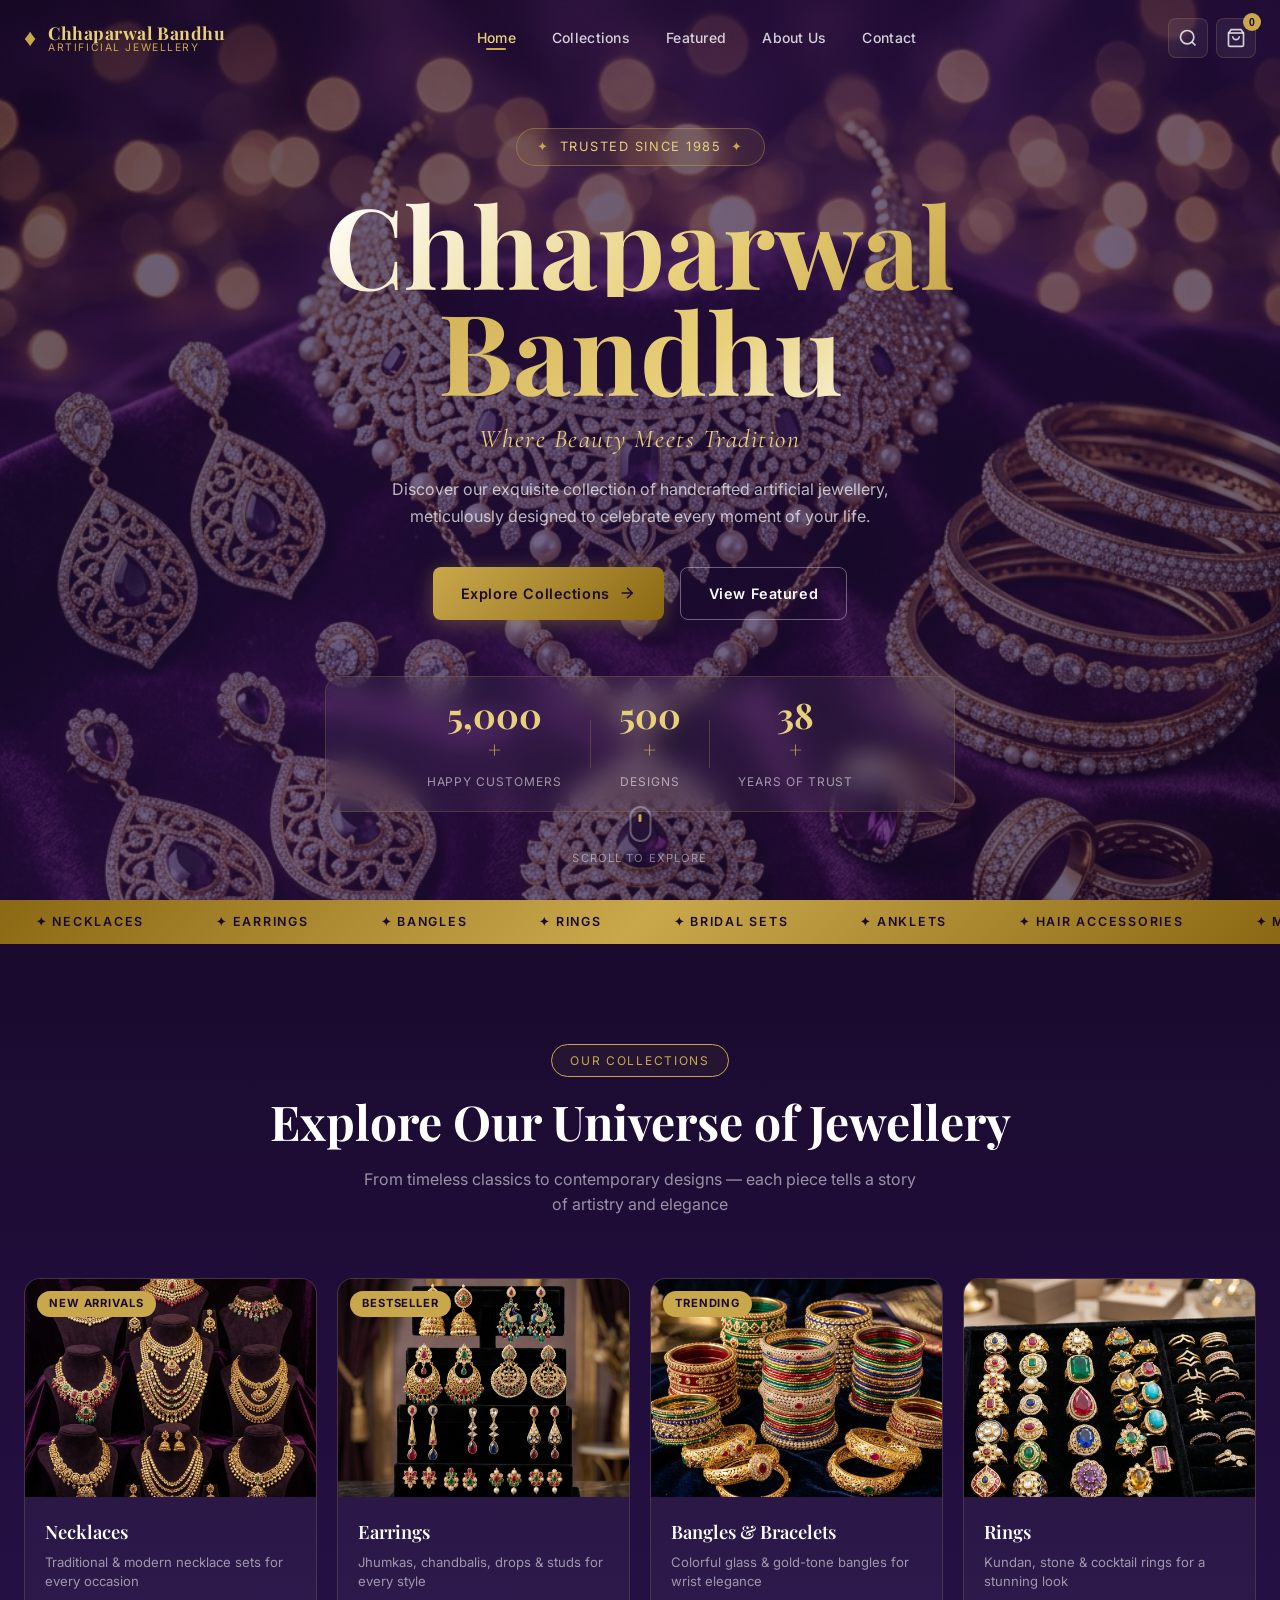
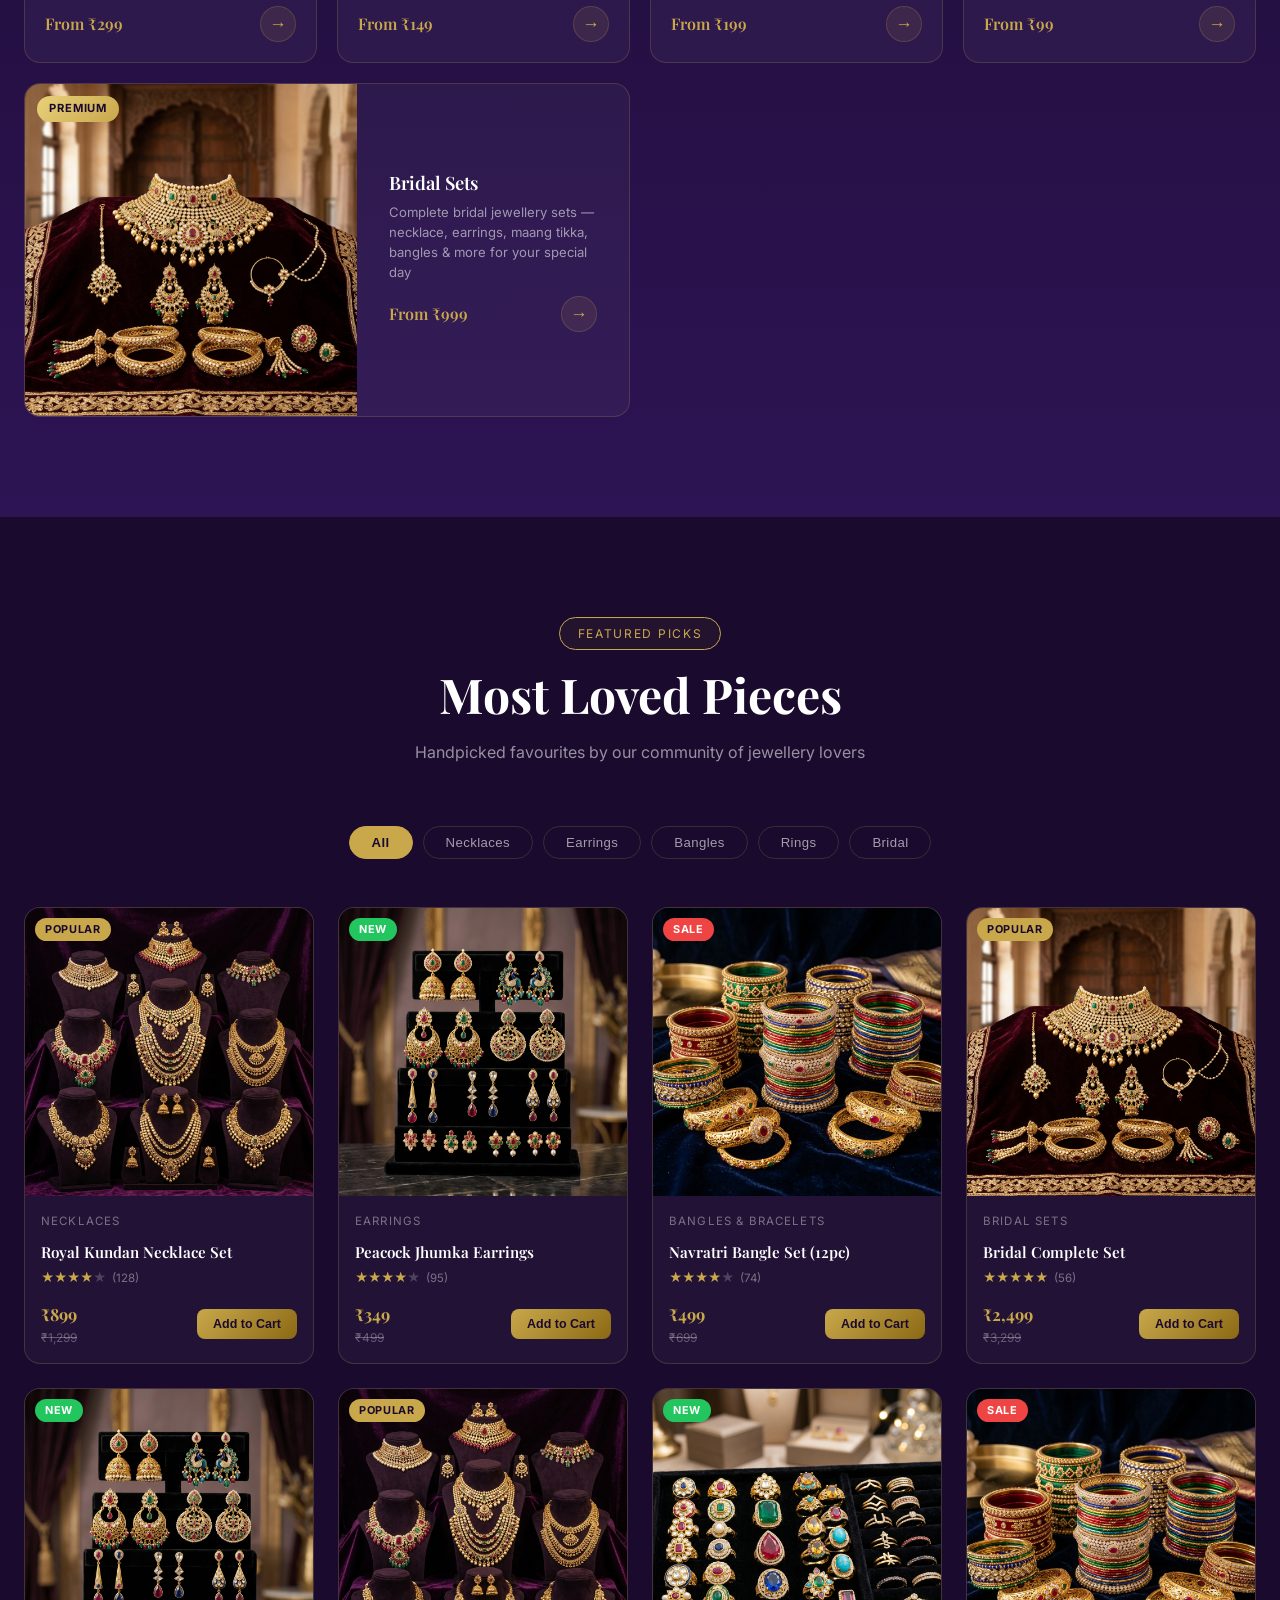
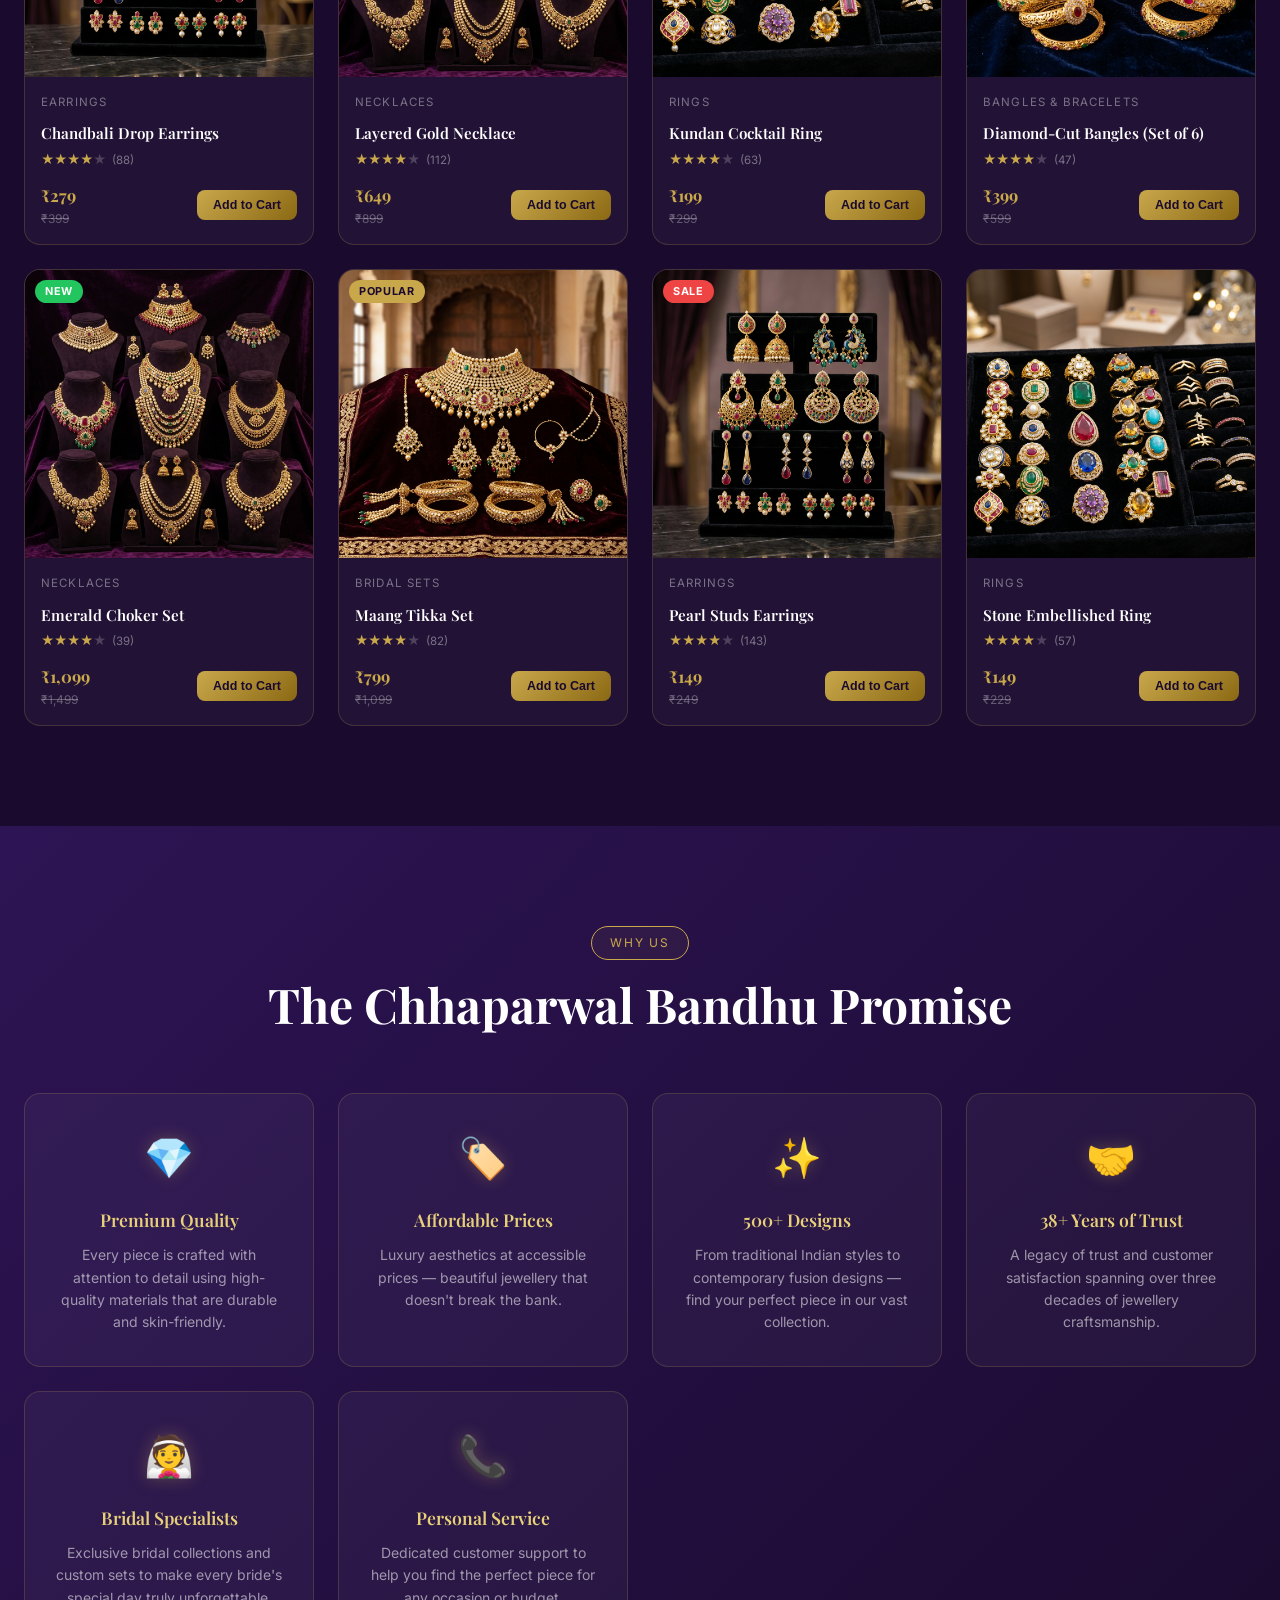
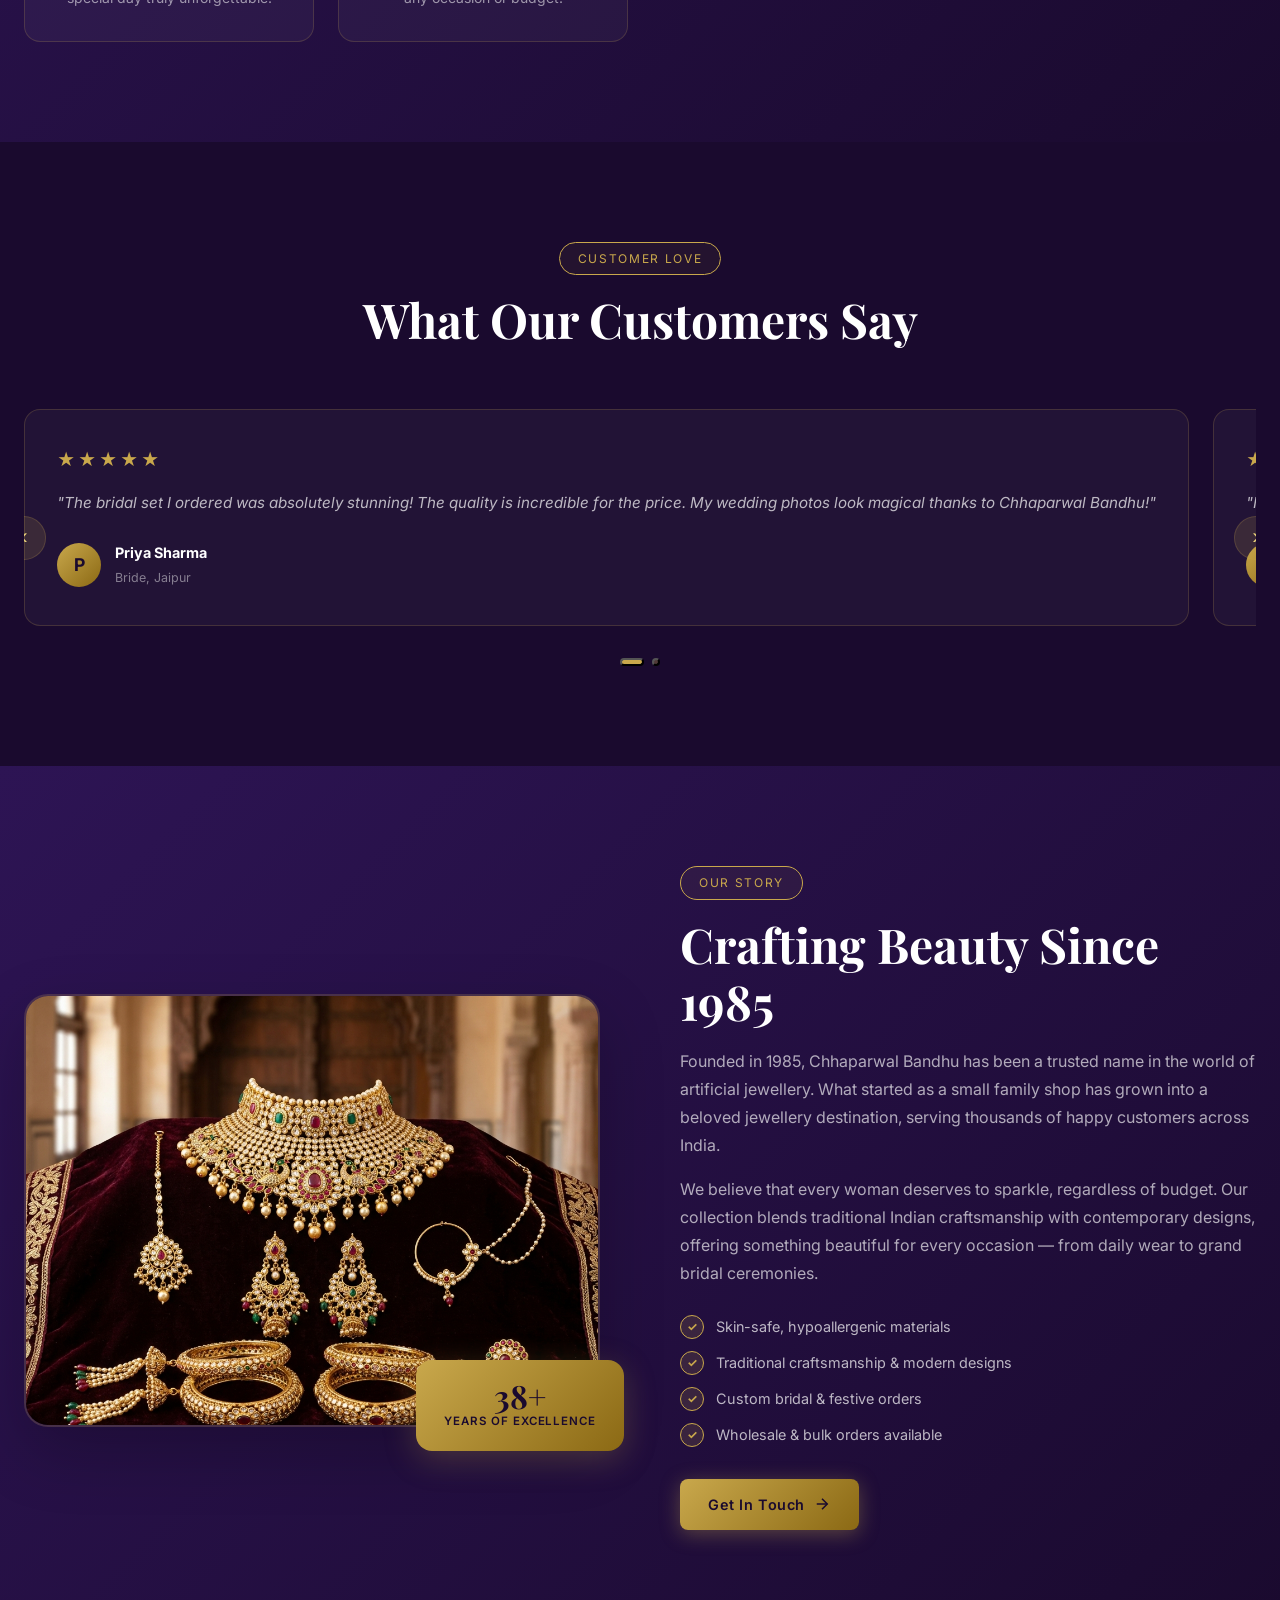
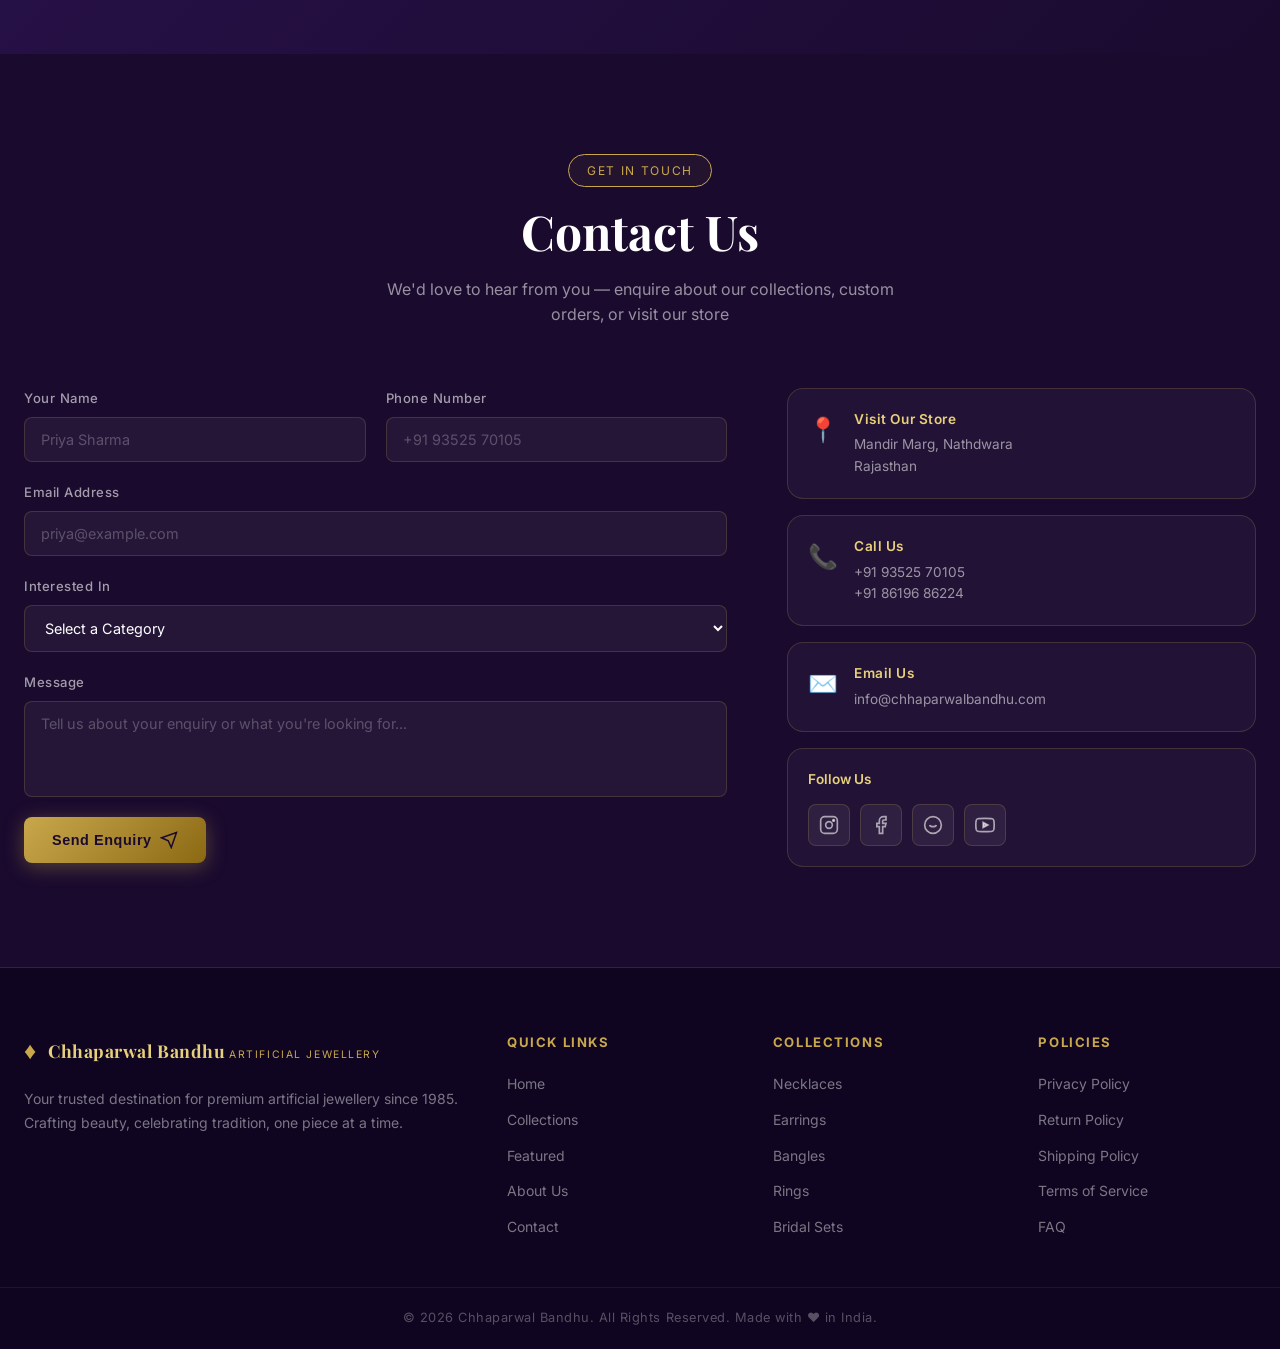
==== index.html @ a13e7610 "🚀 Initial commit – Chhaparwal Bandhu Artificial Jewellery Website - Complete single-page jewellery w" ====
<!DOCTYPE html>
<html lang="en">

<head>
  <meta charset="UTF-8" />
  <meta name="viewport" content="width=device-width, initial-scale=1.0" />
  <title>Chhaparwal Bandhu – Exquisite Artificial Jewellery</title>
  <meta name="description"
    content="Chhaparwal Bandhu – Your trusted destination for premium artificial jewellery. Explore stunning necklaces, earrings, bangles, bridal sets and more." />
  <meta name="keywords"
    content="artificial jewellery, imitation jewellery, bridal jewellery, necklaces, earrings, bangles, rings, Chhaparwal Bandhu" />

  <!-- Google Fonts -->
  <link rel="preconnect" href="https://fonts.googleapis.com" />
  <link rel="preconnect" href="https://fonts.gstatic.com" crossorigin />
  <link
    href="https://fonts.googleapis.com/css2?family=Playfair+Display:ital,wght@0,400;0,600;0,700;1,400;1,600&family=Inter:wght@300;400;500;600&family=Cormorant+Garamond:ital,wght@0,400;0,600;1,400&display=swap"
    rel="stylesheet" />

  <link rel="stylesheet" href="style.css" />
</head>

<body>

  <!-- ===== NAVBAR ===== -->
  <nav id="navbar" class="navbar">
    <div class="nav-container">
      <div class="nav-logo">
        <span class="logo-icon">♦</span>
        <div class="logo-text">
          <span class="logo-main">Chhaparwal Bandhu</span>
          <span class="logo-sub">Artificial Jewellery</span>
        </div>
      </div>
      <ul class="nav-links" id="navLinks">
        <li><a href="#home" class="nav-link active" id="nav-home">Home</a></li>
        <li><a href="#collections" class="nav-link" id="nav-collections">Collections</a></li>
        <li><a href="#featured" class="nav-link" id="nav-featured">Featured</a></li>
        <li><a href="#about" class="nav-link" id="nav-about">About Us</a></li>
        <li><a href="#contact" class="nav-link" id="nav-contact">Contact</a></li>
      </ul>
      <div class="nav-actions">
        <button class="nav-search-btn" id="navSearchBtn" aria-label="Search">
          <svg width="20" height="20" viewBox="0 0 24 24" fill="none" stroke="currentColor" stroke-width="2">
            <circle cx="11" cy="11" r="8" />
            <path d="m21 21-4.35-4.35" />
          </svg>
        </button>
        <button class="nav-cart-btn" id="navCartBtn" aria-label="Shopping Cart">
          <svg width="20" height="20" viewBox="0 0 24 24" fill="none" stroke="currentColor" stroke-width="2">
            <path d="M6 2 3 6v14a2 2 0 0 0 2 2h14a2 2 0 0 0 2-2V6l-3-4z" />
            <line x1="3" y1="6" x2="21" y2="6" />
            <path d="M16 10a4 4 0 0 1-8 0" />
          </svg>
          <span class="cart-count" id="cartCount">0</span>
        </button>
        <button class="hamburger" id="hamburger" aria-label="Toggle Menu">
          <span></span><span></span><span></span>
        </button>
      </div>
    </div>
  </nav>

  <!-- ===== HERO SECTION ===== -->
  <section id="home" class="hero">
    <div class="hero-bg">
      <div class="hero-particles" id="heroParticles"></div>
      <div class="hero-overlay"></div>
      <img src="jewellery_hero.png" alt="Chhaparwal Bandhu Jewellery Collection" class="hero-bg-img" />
    </div>
    <div class="hero-content">
      <div class="hero-badge">
        <span class="sparkle">✦</span> Trusted Since 1985 <span class="sparkle">✦</span>
      </div>
      <h1 class="hero-title">
        <span class="hero-title-line1">Chhaparwal</span>
        <span class="hero-title-line2">Bandhu</span>
      </h1>
      <p class="hero-tagline">Where Beauty Meets Tradition</p>
      <p class="hero-description">
        Discover our exquisite collection of handcrafted artificial jewellery,
        meticulously designed to celebrate every moment of your life.
      </p>
      <div class="hero-actions">
        <a href="#collections" class="btn btn-primary" id="heroShopBtn">
          Explore Collections
          <svg width="18" height="18" viewBox="0 0 24 24" fill="none" stroke="currentColor" stroke-width="2">
            <path d="M5 12h14" />
            <path d="m12 5 7 7-7 7" />
          </svg>
        </a>
        <a href="#featured" class="btn btn-outline" id="heroFeaturedBtn">View Featured</a>
      </div>
      <div class="hero-stats">
        <div class="stat-item">
          <span class="stat-number" data-count="5000">0</span><span class="stat-plus">+</span>
          <span class="stat-label">Happy Customers</span>
        </div>
        <div class="stat-divider"></div>
        <div class="stat-item">
          <span class="stat-number" data-count="500">0</span><span class="stat-plus">+</span>
          <span class="stat-label">Designs</span>
        </div>
        <div class="stat-divider"></div>
        <div class="stat-item">
          <span class="stat-number" data-count="38">0</span><span class="stat-plus">+</span>
          <span class="stat-label">Years of Trust</span>
        </div>
      </div>
    </div>
    <div class="hero-scroll-indicator">
      <div class="scroll-mouse">
        <div class="scroll-wheel"></div>
      </div>
      <span>Scroll to Explore</span>
    </div>
  </section>

  <!-- ===== MARQUEE BANNER ===== -->
  <div class="marquee-banner">
    <div class="marquee-track">
      <span>✦ Necklaces</span>
      <span>✦ Earrings</span>
      <span>✦ Bangles</span>
      <span>✦ Rings</span>
      <span>✦ Bridal Sets</span>
      <span>✦ Anklets</span>
      <span>✦ Hair Accessories</span>
      <span>✦ Maang Tikka</span>
      <span>✦ Necklaces</span>
      <span>✦ Earrings</span>
      <span>✦ Bangles</span>
      <span>✦ Rings</span>
      <span>✦ Bridal Sets</span>
      <span>✦ Anklets</span>
      <span>✦ Hair Accessories</span>
      <span>✦ Maang Tikka</span>
    </div>
  </div>

  <!-- ===== COLLECTIONS SECTION ===== -->
  <section id="collections" class="collections-section">
    <div class="container">
      <div class="section-header">
        <span class="section-badge">Our Collections</span>
        <h2 class="section-title">Explore Our Universe of Jewellery</h2>
        <p class="section-subtitle">From timeless classics to contemporary designs — each piece tells a story of
          artistry and elegance</p>
      </div>

      <div class="collections-grid">
        <!-- Necklaces -->
        <div class="collection-card" id="card-necklaces">
          <div class="collection-img-wrap">
            <img src="necklaces_collection.png" alt="Necklaces Collection" class="collection-img" loading="lazy" />
            <div class="collection-overlay">
              <button class="collection-view-btn" onclick="openModal('necklaces')">View All</button>
            </div>
            <div class="collection-badge-tag">New Arrivals</div>
          </div>
          <div class="collection-info">
            <h3 class="collection-name">Necklaces</h3>
            <p class="collection-desc">Traditional & modern necklace sets for every occasion</p>
            <div class="collection-footer">
              <span class="collection-price">From ₹299</span>
              <button class="collection-arrow-btn" onclick="openModal('necklaces')"
                aria-label="View Necklaces">→</button>
            </div>
          </div>
        </div>

        <!-- Earrings -->
        <div class="collection-card" id="card-earrings">
          <div class="collection-img-wrap">
            <img src="earrings_collection.png" alt="Earrings Collection" class="collection-img" loading="lazy" />
            <div class="collection-overlay">
              <button class="collection-view-btn" onclick="openModal('earrings')">View All</button>
            </div>
            <div class="collection-badge-tag">Bestseller</div>
          </div>
          <div class="collection-info">
            <h3 class="collection-name">Earrings</h3>
            <p class="collection-desc">Jhumkas, chandbalis, drops & studs for every style</p>
            <div class="collection-footer">
              <span class="collection-price">From ₹149</span>
              <button class="collection-arrow-btn" onclick="openModal('earrings')" aria-label="View Earrings">→</button>
            </div>
          </div>
        </div>

        <!-- Bangles -->
        <div class="collection-card" id="card-bangles">
          <div class="collection-img-wrap">
            <img src="bangles_collection.png" alt="Bangles Collection" class="collection-img" loading="lazy" />
            <div class="collection-overlay">
              <button class="collection-view-btn" onclick="openModal('bangles')">View All</button>
            </div>
            <div class="collection-badge-tag">Trending</div>
          </div>
          <div class="collection-info">
            <h3 class="collection-name">Bangles & Bracelets</h3>
            <p class="collection-desc">Colorful glass & gold-tone bangles for wrist elegance</p>
            <div class="collection-footer">
              <span class="collection-price">From ₹199</span>
              <button class="collection-arrow-btn" onclick="openModal('bangles')" aria-label="View Bangles">→</button>
            </div>
          </div>
        </div>

        <!-- Rings -->
        <div class="collection-card" id="card-rings">
          <div class="collection-img-wrap">
            <img src="rings_collection.png" alt="Rings Collection" class="collection-img" loading="lazy" />
            <div class="collection-overlay">
              <button class="collection-view-btn" onclick="openModal('rings')">View All</button>
            </div>
          </div>
          <div class="collection-info">
            <h3 class="collection-name">Rings</h3>
            <p class="collection-desc">Kundan, stone & cocktail rings for a stunning look</p>
            <div class="collection-footer">
              <span class="collection-price">From ₹99</span>
              <button class="collection-arrow-btn" onclick="openModal('rings')" aria-label="View Rings">→</button>
            </div>
          </div>
        </div>

        <!-- Bridal Sets -->
        <div class="collection-card collection-card--wide" id="card-bridal">
          <div class="collection-img-wrap">
            <img src="bridal_sets.png" alt="Bridal Sets Collection" class="collection-img" loading="lazy" />
            <div class="collection-overlay">
              <button class="collection-view-btn" onclick="openModal('bridal')">View All</button>
            </div>
            <div class="collection-badge-tag collection-badge-tag--gold">Premium</div>
          </div>
          <div class="collection-info">
            <h3 class="collection-name">Bridal Sets</h3>
            <p class="collection-desc">Complete bridal jewellery sets — necklace, earrings, maang tikka, bangles & more
              for your special day</p>
            <div class="collection-footer">
              <span class="collection-price">From ₹999</span>
              <button class="collection-arrow-btn" onclick="openModal('bridal')"
                aria-label="View Bridal Sets">→</button>
            </div>
          </div>
        </div>
      </div>
    </div>
  </section>

  <!-- ===== FEATURED PRODUCTS ===== -->
  <section id="featured" class="featured-section">
    <div class="container">
      <div class="section-header">
        <span class="section-badge">Featured Picks</span>
        <h2 class="section-title">Most Loved Pieces</h2>
        <p class="section-subtitle">Handpicked favourites by our community of jewellery lovers</p>
      </div>

      <!-- Filter Buttons -->
      <div class="filter-strip">
        <button class="filter-btn active" id="filter-all" onclick="filterProducts('all')">All</button>
        <button class="filter-btn" id="filter-necklaces" onclick="filterProducts('necklaces')">Necklaces</button>
        <button class="filter-btn" id="filter-earrings" onclick="filterProducts('earrings')">Earrings</button>
        <button class="filter-btn" id="filter-bangles" onclick="filterProducts('bangles')">Bangles</button>
        <button class="filter-btn" id="filter-rings" onclick="filterProducts('rings')">Rings</button>
        <button class="filter-btn" id="filter-bridal" onclick="filterProducts('bridal')">Bridal</button>
      </div>

      <div class="products-grid" id="productsGrid">
        <!-- Products injected by JS -->
      </div>
    </div>
  </section>

  <!-- ===== WHY CHOOSE US ===== -->
  <section class="why-section">
    <div class="container">
      <div class="section-header">
        <span class="section-badge">Why Us</span>
        <h2 class="section-title">The Chhaparwal Bandhu Promise</h2>
      </div>
      <div class="why-grid">
        <div class="why-card" id="why-quality">
          <div class="why-icon">💎</div>
          <h3>Premium Quality</h3>
          <p>Every piece is crafted with attention to detail using high-quality materials that are durable and
            skin-friendly.</p>
        </div>
        <div class="why-card" id="why-price">
          <div class="why-icon">🏷️</div>
          <h3>Affordable Prices</h3>
          <p>Luxury aesthetics at accessible prices — beautiful jewellery that doesn't break the bank.</p>
        </div>
        <div class="why-card" id="why-variety">
          <div class="why-icon">✨</div>
          <h3>500+ Designs</h3>
          <p>From traditional Indian styles to contemporary fusion designs — find your perfect piece in our vast
            collection.</p>
        </div>
        <div class="why-card" id="why-trust">
          <div class="why-icon">🤝</div>
          <h3>38+ Years of Trust</h3>
          <p>A legacy of trust and customer satisfaction spanning over three decades of jewellery craftsmanship.</p>
        </div>
        <div class="why-card" id="why-bridal">
          <div class="why-icon">👰</div>
          <h3>Bridal Specialists</h3>
          <p>Exclusive bridal collections and custom sets to make every bride's special day truly unforgettable.</p>
        </div>
        <div class="why-card" id="why-service">
          <div class="why-icon">📞</div>
          <h3>Personal Service</h3>
          <p>Dedicated customer support to help you find the perfect piece for any occasion or budget.</p>
        </div>
      </div>
    </div>
  </section>

  <!-- ===== TESTIMONIALS ===== -->
  <section class="testimonials-section">
    <div class="container">
      <div class="section-header">
        <span class="section-badge">Customer Love</span>
        <h2 class="section-title">What Our Customers Say</h2>
      </div>
      <div class="testimonials-carousel" id="testimonialsCarousel">
        <div class="testimonials-track" id="testimonialsTrack">
          <div class="testimonial-card">
            <div class="stars">★★★★★</div>
            <p>"The bridal set I ordered was absolutely stunning! The quality is incredible for the price. My wedding
              photos look magical thanks to Chhaparwal Bandhu!"</p>
            <div class="testimonial-author">
              <div class="author-avatar">P</div>
              <div>
                <strong>Priya Sharma</strong>
                <span>Bride, Jaipur</span>
              </div>
            </div>
          </div>
          <div class="testimonial-card">
            <div class="stars">★★★★★</div>
            <p>"I've been buying from Chhaparwal Bandhu for 10 years. The jhumkas I got last week are my absolute
              favorites — so intricate and beautiful!"</p>
            <div class="testimonial-author">
              <div class="author-avatar">A</div>
              <div>
                <strong>Anita Verma</strong>
                <span>Regular Customer, Delhi</span>
              </div>
            </div>
          </div>
          <div class="testimonial-card">
            <div class="stars">★★★★★</div>
            <p>"The customer service is outstanding. They helped me pick the perfect set for my sister's wedding mahendi
              ceremony. Highly recommend!"</p>
            <div class="testimonial-author">
              <div class="author-avatar">S</div>
              <div>
                <strong>Sunita Gupta</strong>
                <span>Customer, Mumbai</span>
              </div>
            </div>
          </div>
          <div class="testimonial-card">
            <div class="stars">★★★★★</div>
            <p>"The bangles are so vibrant and well-made! I ordered a set for Navratri and received so many compliments.
              Will definitely order again!"</p>
            <div class="testimonial-author">
              <div class="author-avatar">R</div>
              <div>
                <strong>Rekha Patel</strong>
                <span>Customer, Ahmedabad</span>
              </div>
            </div>
          </div>
          <div class="testimonial-card">
            <div class="stars">★★★★★</div>
            <p>"Absolutely love their collection! The necklace set with matching earrings is perfect for every ethnic
              outfit. Great quality, great price!"</p>
            <div class="testimonial-author">
              <div class="author-avatar">M</div>
              <div>
                <strong>Meena Joshi</strong>
                <span>Customer, Pune</span>
              </div>
            </div>
          </div>
        </div>
        <button class="carousel-btn carousel-prev" id="carouselPrev" aria-label="Previous testimonial">‹</button>
        <button class="carousel-btn carousel-next" id="carouselNext" aria-label="Next testimonial">›</button>
        <div class="carousel-dots" id="carouselDots"></div>
      </div>
    </div>
  </section>

  <!-- ===== ABOUT SECTION ===== -->
  <section id="about" class="about-section">
    <div class="container">
      <div class="about-grid">
        <div class="about-image-block">
          <div class="about-img-frame">
            <img src="bridal_sets.png" alt="About Chhaparwal Bandhu" class="about-img" loading="lazy" />
          </div>
          <div class="about-tag-card">
            <span class="about-tag-number">38+</span>
            <span class="about-tag-text">Years of Excellence</span>
          </div>
        </div>
        <div class="about-content">
          <span class="section-badge">Our Story</span>
          <h2 class="section-title" style="text-align:left;">Crafting Beauty Since 1985</h2>
          <p class="about-text">
            Founded in 1985, Chhaparwal Bandhu has been a trusted name in the world of artificial jewellery.
            What started as a small family shop has grown into a beloved jewellery destination, serving thousands
            of happy customers across India.
          </p>
          <p class="about-text">
            We believe that every woman deserves to sparkle, regardless of budget. Our collection blends
            traditional Indian craftsmanship with contemporary designs, offering something beautiful for
            every occasion — from daily wear to grand bridal ceremonies.
          </p>
          <div class="about-features">
            <div class="about-feature-item">
              <span class="feature-check">✓</span>
              <span>Skin-safe, hypoallergenic materials</span>
            </div>
            <div class="about-feature-item">
              <span class="feature-check">✓</span>
              <span>Traditional craftsmanship & modern designs</span>
            </div>
            <div class="about-feature-item">
              <span class="feature-check">✓</span>
              <span>Custom bridal & festive orders</span>
            </div>
            <div class="about-feature-item">
              <span class="feature-check">✓</span>
              <span>Wholesale & bulk orders available</span>
            </div>
          </div>
          <a href="#contact" class="btn btn-primary" id="aboutContactBtn">
            Get In Touch
            <svg width="18" height="18" viewBox="0 0 24 24" fill="none" stroke="currentColor" stroke-width="2">
              <path d="M5 12h14" />
              <path d="m12 5 7 7-7 7" />
            </svg>
          </a>
        </div>
      </div>
    </div>
  </section>

  <!-- ===== CONTACT SECTION ===== -->
  <section id="contact" class="contact-section">
    <div class="container">
      <div class="section-header">
        <span class="section-badge">Get In Touch</span>
        <h2 class="section-title">Contact Us</h2>
        <p class="section-subtitle">We'd love to hear from you — enquire about our collections, custom orders, or visit
          our store</p>
      </div>
      <div class="contact-grid">
        <div class="contact-form-block">
          <form id="contactForm" class="contact-form" onsubmit="submitForm(event)">
            <div class="form-row">
              <div class="form-group">
                <label for="formName">Your Name</label>
                <input type="text" id="formName" name="name" placeholder="Priya Sharma" required />
              </div>
              <div class="form-group">
                <label for="formPhone">Phone Number</label>
                <input type="tel" id="formPhone" name="phone" placeholder="+91 93525 70105" required />
              </div>
            </div>
            <div class="form-group">
              <label for="formEmail">Email Address</label>
              <input type="email" id="formEmail" name="email" placeholder="priya@example.com" />
            </div>
            <div class="form-group">
              <label for="formCategory">Interested In</label>
              <select id="formCategory" name="category">
                <option value="">Select a Category</option>
                <option>Necklaces</option>
                <option>Earrings</option>
                <option>Bangles & Bracelets</option>
                <option>Rings</option>
                <option>Bridal Sets</option>
                <option>Wholesale / Bulk Order</option>
                <option>Custom Order</option>
              </select>
            </div>
            <div class="form-group">
              <label for="formMessage">Message</label>
              <textarea id="formMessage" name="message"
                placeholder="Tell us about your enquiry or what you're looking for..." rows="4"></textarea>
            </div>
            <button type="submit" class="btn btn-primary form-submit-btn" id="formSubmitBtn">
              Send Enquiry
              <svg width="18" height="18" viewBox="0 0 24 24" fill="none" stroke="currentColor" stroke-width="2">
                <path d="m22 2-7 20-4-9-9-4 20-7z" />
              </svg>
            </button>
          </form>
          <div class="form-success" id="formSuccess" style="display:none;">
            <div class="success-icon">✓</div>
            <h3>Thank You!</h3>
            <p>We've received your enquiry and will get back to you soon.</p>
          </div>
        </div>

        <div class="contact-info-block">
          <div class="contact-info-card" id="contact-address">
            <div class="contact-info-icon">📍</div>
            <div>
              <h4>Visit Our Store</h4>
              <p>Mandir Marg, Nathdwara<br />Rajasthan</p>
            </div>
          </div>
          <div class="contact-info-card" id="contact-phone">
            <div class="contact-info-icon">📞</div>
            <div>
              <h4>Call Us</h4>
              <p><a href="tel:+919352570105">+91 93525 70105</a><br /><a href="tel:+918619686224">+91 86196 86224</a></p>
            </div>
          </div>
          <div class="contact-info-card" id="contact-email">
            <div class="contact-info-icon">✉️</div>
            <div>
              <h4>Email Us</h4>
              <p><a href="mailto:info@chhaparwalbandhu.com">info@chhaparwalbandhu.com</a></p>
            </div>
          </div>
          <div class="social-links">
            <h4>Follow Us</h4>
            <div class="social-icons">
              <a href="#" class="social-btn" id="social-instagram" aria-label="Instagram">
                <svg width="20" height="20" viewBox="0 0 24 24" fill="none" stroke="currentColor" stroke-width="2">
                  <rect x="2" y="2" width="20" height="20" rx="5" ry="5" />
                  <circle cx="12" cy="12" r="4" />
                  <circle cx="17.5" cy="6.5" r="1" fill="currentColor" />
                </svg>
              </a>
              <a href="#" class="social-btn" id="social-facebook" aria-label="Facebook">
                <svg width="20" height="20" viewBox="0 0 24 24" fill="none" stroke="currentColor" stroke-width="2">
                  <path d="M18 2h-3a5 5 0 0 0-5 5v3H7v4h3v8h4v-8h3l1-4h-4V7a1 1 0 0 1 1-1h3z" />
                </svg>
              </a>
              <a href="#" class="social-btn" id="social-whatsapp" aria-label="WhatsApp">
                <svg width="20" height="20" viewBox="0 0 24 24" fill="none" stroke="currentColor" stroke-width="2">
                  <circle cx="12" cy="12" r="10" />
                  <path d="M8 12s.5 2 4 2 4-2 4-2" />
                  <line x1="9" y1="9" x2="9.01" y2="9" />
                  <line x1="15" y1="9" x2="15.01" y2="9" />
                </svg>
              </a>
              <a href="#" class="social-btn" id="social-youtube" aria-label="YouTube">
                <svg width="20" height="20" viewBox="0 0 24 24" fill="none" stroke="currentColor" stroke-width="2">
                  <path
                    d="M22.54 6.42a2.78 2.78 0 0 0-1.95-1.96C18.88 4 12 4 12 4s-6.88 0-8.59.46a2.78 2.78 0 0 0-1.95 1.96A29 29 0 0 0 1 12a29 29 0 0 0 .46 5.57A2.78 2.78 0 0 0 3.41 19.5C5.12 20 12 20 12 20s6.88 0 8.59-.46a2.78 2.78 0 0 0 1.95-1.96A29 29 0 0 0 23 12a29 29 0 0 0-.46-5.58z" />
                  <polygon points="9.75 15.02 15.5 12 9.75 8.98 9.75 15.02" fill="currentColor" />
                </svg>
              </a>
            </div>
          </div>
        </div>
      </div>
    </div>
  </section>

  <!-- ===== FOOTER ===== -->
  <footer class="footer">
    <div class="footer-top">
      <div class="container">
        <div class="footer-grid">
          <div class="footer-brand">
            <div class="footer-logo">
              <span class="logo-icon">♦</span>
              <div>
                <span class="logo-main">Chhaparwal Bandhu</span>
                <span class="logo-sub">Artificial Jewellery</span>
              </div>
            </div>
            <p class="footer-brand-desc">Your trusted destination for premium artificial jewellery since 1985. Crafting
              beauty, celebrating tradition, one piece at a time.</p>
          </div>
          <div class="footer-links-col">
            <h5>Quick Links</h5>
            <ul>
              <li><a href="#home">Home</a></li>
              <li><a href="#collections">Collections</a></li>
              <li><a href="#featured">Featured</a></li>
              <li><a href="#about">About Us</a></li>
              <li><a href="#contact">Contact</a></li>
            </ul>
          </div>
          <div class="footer-links-col">
            <h5>Collections</h5>
            <ul>
              <li><a href="#collections">Necklaces</a></li>
              <li><a href="#collections">Earrings</a></li>
              <li><a href="#collections">Bangles</a></li>
              <li><a href="#collections">Rings</a></li>
              <li><a href="#collections">Bridal Sets</a></li>
            </ul>
          </div>
          <div class="footer-links-col">
            <h5>Policies</h5>
            <ul>
              <li><a href="#" onclick="openPolicy('privacy'); return false;">Privacy Policy</a></li>
              <li><a href="#" onclick="openPolicy('return'); return false;">Return Policy</a></li>
              <li><a href="#" onclick="openPolicy('shipping'); return false;">Shipping Policy</a></li>
              <li><a href="#" onclick="openPolicy('terms'); return false;">Terms of Service</a></li>
              <li><a href="#" onclick="openPolicy('faq'); return false;">FAQ</a></li>
            </ul>
          </div>
        </div>
      </div>
    </div>
    <div class="footer-bottom">
      <div class="container">
        <p>© 2026 Chhaparwal Bandhu. All Rights Reserved. Made with ♥ in India.</p>
      </div>
    </div>
  </footer>

  <!-- ===== MODAL ===== -->
  <div class="modal-overlay" id="modalOverlay" onclick="closeModal()">
    <div class="modal" id="modal" onclick="event.stopPropagation()">
      <button class="modal-close" id="modalCloseBtn" onclick="closeModal()" aria-label="Close Modal">✕</button>
      <div class="modal-content" id="modalContent"></div>
    </div>
  </div>

  <!-- ===== CART SIDEBAR ===== -->
  <div class="cart-overlay" id="cartOverlay" onclick="closeCart()"></div>
  <div class="cart-sidebar" id="cartSidebar">
    <div class="cart-header">
      <h3>Your Cart</h3>
      <button onclick="closeCart()" aria-label="Close cart" id="cartCloseBtn">✕</button>
    </div>
    <div class="cart-items" id="cartItems">
      <div class="cart-empty">
        <div class="cart-empty-icon">🛍️</div>
        <p>Your cart is empty</p>
        <a href="#collections" onclick="closeCart()" class="btn btn-primary btn-sm">Start Shopping</a>
      </div>
    </div>
    <div class="cart-footer" id="cartFooter" style="display:none;">
      <div class="cart-total">
        <span>Total:</span>
        <span id="cartTotal">₹0</span>
      </div>
      <button class="btn btn-primary" id="checkoutBtn" onclick="checkout()">📱 Order via WhatsApp</button>
    </div>
  </div>

  <!-- ===== BACK TO TOP ===== -->
  <button class="back-to-top" id="backToTop" onclick="scrollToTop()" aria-label="Back to top">↑</button>

  <!-- ===== TOAST ===== -->
  <div class="toast" id="toast"></div>

  <!-- ===== SEARCH OVERLAY ===== -->
  <div class="search-overlay" id="searchOverlay" onclick="closeSearch(event)">
    <div class="search-panel" id="searchPanel">
      <div class="search-header">
        <div class="search-input-wrap">
          <svg class="search-icon-input" width="20" height="20" viewBox="0 0 24 24" fill="none" stroke="currentColor" stroke-width="2"><circle cx="11" cy="11" r="8"/><path d="m21 21-4.35-4.35"/></svg>
          <input
            type="text"
            id="searchInput"
            class="search-input"
            placeholder="Search jewellery... e.g. necklace, jhumka, bridal"
            autocomplete="off"
            oninput="handleSearch(this.value)"
          />
          <button class="search-clear-btn" id="searchClearBtn" onclick="clearSearch()" aria-label="Clear search">✕</button>
        </div>
        <button class="search-close-btn" id="searchCloseBtn" onclick="closeSearch()" aria-label="Close search">Close</button>
      </div>

      <div class="search-body" id="searchBody">
        <!-- Default state -->
        <div class="search-suggestions" id="searchSuggestions">
          <p class="search-hint">Popular Searches</p>
          <div class="search-tags">
            <button class="search-tag" onclick="quickSearch('Necklace')">Necklace</button>
            <button class="search-tag" onclick="quickSearch('Jhumka')">Jhumka</button>
            <button class="search-tag" onclick="quickSearch('Bridal')">Bridal Set</button>
            <button class="search-tag" onclick="quickSearch('Bangle')">Bangle</button>
            <button class="search-tag" onclick="quickSearch('Ring')">Ring</button>
            <button class="search-tag" onclick="quickSearch('Kundan')">Kundan</button>
            <button class="search-tag" onclick="quickSearch('Earring')">Earring</button>
            <button class="search-tag" onclick="quickSearch('Gold')">Gold Tone</button>
          </div>
        </div>

        <!-- Results -->
        <div class="search-results" id="searchResults" style="display:none;">
          <p class="search-results-count" id="searchResultsCount"></p>
          <div class="search-results-grid" id="searchResultsGrid"></div>
        </div>

        <!-- No results -->
        <div class="search-no-results" id="searchNoResults" style="display:none;">
          <div class="no-results-icon">🔍</div>
          <h3>No results found</h3>
          <p>Try a different keyword like "necklace", "bangle" or "bridal"</p>
        </div>
      </div>
    </div>
  </div>

  <!-- ===== POLICY MODAL ===== -->
  <div class="policy-overlay" id="policyOverlay" onclick="closePolicyModal(event)">
    <div class="policy-modal" id="policyModal" onclick="event.stopPropagation()">
      <div class="policy-modal-header">
        <div class="policy-modal-title-wrap">
          <span class="policy-modal-icon" id="policyIcon"></span>
          <h2 class="policy-modal-title" id="policyTitle"></h2>
        </div>
        <button class="policy-modal-close" id="policyCloseBtn" onclick="closePolicyModal()" aria-label="Close Policy">✕</button>
      </div>
      <div class="policy-modal-body" id="policyBody"></div>
    </div>
  </div>

  <script src="script.js"></script>
</body>

</html>
---- style.css ----
/* ============================================
   CHHAPARWAL BANDHU – PREMIUM CSS
   ============================================ */

/* ---- CSS Variables ---- */
:root {
  --gold-primary: #c9a84c;
  --gold-light: #e8d07a;
  --gold-dark: #8b6914;
  --purple-deep: #1a0a2e;
  --purple-mid: #2d1454;
  --purple-accent: #6b21a8;
  --purple-light: #9333ea;
  --cream: #fdf8f0;
  --cream-dark: #f5ead8;
  --text-dark: #1a0a2e;
  --text-mid: #4a3560;
  --text-light: #8a7a9a;
  --white: #ffffff;
  --card-bg: rgba(255,255,255,0.06);
  --card-border: rgba(201,168,76,0.2);

  --font-display: 'Playfair Display', serif;
  --font-body: 'Inter', sans-serif;
  --font-accent: 'Cormorant Garamond', serif;

  --shadow-sm: 0 2px 12px rgba(0,0,0,0.08);
  --shadow-md: 0 8px 32px rgba(0,0,0,0.14);
  --shadow-lg: 0 24px 64px rgba(0,0,0,0.22);
  --shadow-gold: 0 8px 32px rgba(201,168,76,0.25);

  --radius-sm: 8px;
  --radius-md: 16px;
  --radius-lg: 24px;
  --radius-xl: 40px;

  --transition: all 0.3s cubic-bezier(0.4, 0, 0.2, 1);
  --transition-slow: all 0.6s cubic-bezier(0.4, 0, 0.2, 1);
}

/* ---- Reset & Base ---- */
*, *::before, *::after {
  margin: 0;
  padding: 0;
  box-sizing: border-box;
}

html {
  scroll-behavior: smooth;
  font-size: 16px;
}

body {
  font-family: var(--font-body);
  background-color: var(--purple-deep);
  color: var(--white);
  line-height: 1.6;
  overflow-x: hidden;
}

a {
  text-decoration: none;
  color: inherit;
}

ul { list-style: none; }

img {
  max-width: 100%;
  display: block;
}

/* ---- Scrollbar ---- */
::-webkit-scrollbar { width: 6px; }
::-webkit-scrollbar-track { background: var(--purple-deep); }
::-webkit-scrollbar-thumb { background: var(--gold-primary); border-radius: 3px; }

/* ---- Container ---- */
.container {
  max-width: 1280px;
  margin: 0 auto;
  padding: 0 24px;
}

/* ============================================
   NAVBAR
   ============================================ */
.navbar {
  position: fixed;
  top: 0;
  left: 0;
  right: 0;
  z-index: 1000;
  padding: 0;
  transition: var(--transition);
}

.navbar.scrolled {
  background: rgba(26, 10, 46, 0.95);
  backdrop-filter: blur(24px);
  -webkit-backdrop-filter: blur(24px);
  border-bottom: 1px solid var(--card-border);
  box-shadow: var(--shadow-md);
}

.nav-container {
  max-width: 1280px;
  margin: 0 auto;
  padding: 0 24px;
  height: 76px;
  display: flex;
  align-items: center;
  justify-content: space-between;
  gap: 24px;
}

.nav-logo {
  display: flex;
  align-items: center;
  gap: 12px;
  flex-shrink: 0;
}

.logo-icon {
  font-size: 24px;
  color: var(--gold-primary);
  display: flex;
  animation: logoPulse 3s ease-in-out infinite;
}

@keyframes logoPulse {
  0%, 100% { text-shadow: 0 0 8px rgba(201,168,76,0.4); }
  50% { text-shadow: 0 0 20px rgba(201,168,76,0.8); }
}

.logo-text {
  display: flex;
  flex-direction: column;
  line-height: 1.1;
}

.logo-main {
  font-family: var(--font-display);
  font-size: 1.1rem;
  font-weight: 700;
  color: var(--gold-light);
  letter-spacing: 0.03em;
}

.logo-sub {
  font-size: 0.65rem;
  color: var(--gold-primary);
  letter-spacing: 0.15em;
  text-transform: uppercase;
}

.nav-links {
  display: flex;
  align-items: center;
  gap: 4px;
}

.nav-link {
  padding: 8px 16px;
  font-size: 0.875rem;
  font-weight: 500;
  color: rgba(255,255,255,0.8);
  border-radius: var(--radius-sm);
  transition: var(--transition);
  letter-spacing: 0.02em;
  position: relative;
}

.nav-link::after {
  content: '';
  position: absolute;
  bottom: 4px;
  left: 50%;
  transform: translateX(-50%) scaleX(0);
  width: 20px;
  height: 2px;
  background: var(--gold-primary);
  border-radius: 1px;
  transition: var(--transition);
}

.nav-link:hover, .nav-link.active {
  color: var(--gold-light);
}

.nav-link:hover::after, .nav-link.active::after {
  transform: translateX(-50%) scaleX(1);
}

.nav-actions {
  display: flex;
  align-items: center;
  gap: 8px;
}

.nav-search-btn, .nav-cart-btn {
  display: flex;
  align-items: center;
  justify-content: center;
  width: 40px;
  height: 40px;
  border: 1px solid var(--card-border);
  background: var(--card-bg);
  border-radius: var(--radius-sm);
  color: rgba(255,255,255,0.8);
  cursor: pointer;
  transition: var(--transition);
}

.nav-search-btn:hover, .nav-cart-btn:hover {
  border-color: var(--gold-primary);
  color: var(--gold-light);
  background: rgba(201,168,76,0.1);
}

.nav-cart-btn {
  position: relative;
}

.cart-count {
  position: absolute;
  top: -6px;
  right: -6px;
  background: var(--gold-primary);
  color: var(--purple-deep);
  font-size: 0.65rem;
  font-weight: 700;
  width: 18px;
  height: 18px;
  border-radius: 50%;
  display: flex;
  align-items: center;
  justify-content: center;
}

.hamburger {
  display: none;
  flex-direction: column;
  gap: 5px;
  padding: 8px;
  background: none;
  border: none;
  cursor: pointer;
}

.hamburger span {
  display: block;
  width: 24px;
  height: 2px;
  background: var(--gold-light);
  border-radius: 1px;
  transition: var(--transition);
}

/* ============================================
   HERO
   ============================================ */
.hero {
  position: relative;
  min-height: 100vh;
  display: flex;
  align-items: center;
  justify-content: center;
  overflow: hidden;
}

.hero-bg {
  position: absolute;
  inset: 0;
  z-index: 0;
}

.hero-bg-img {
  width: 100%;
  height: 100%;
  object-fit: cover;
  opacity: 0.35;
  transform: scale(1.05);
  animation: heroZoom 20s ease-in-out infinite alternate;
}

@keyframes heroZoom {
  from { transform: scale(1.05); }
  to { transform: scale(1.12); }
}

.hero-overlay {
  position: absolute;
  inset: 0;
  background: linear-gradient(
    135deg,
    rgba(26, 10, 46, 0.85) 0%,
    rgba(45, 20, 84, 0.7) 50%,
    rgba(26, 10, 46, 0.9) 100%
  );
}

.hero-particles {
  position: absolute;
  inset: 0;
  pointer-events: none;
}

.particle {
  position: absolute;
  border-radius: 50%;
  background: var(--gold-primary);
  opacity: 0;
  animation: floatParticle linear infinite;
}

@keyframes floatParticle {
  0% { transform: translateY(100vh) scale(0); opacity: 0; }
  10% { opacity: 0.6; }
  90% { opacity: 0.3; }
  100% { transform: translateY(-10vh) scale(1); opacity: 0; }
}

.hero-content {
  position: relative;
  z-index: 1;
  text-align: center;
  max-width: 860px;
  padding: 120px 24px 80px;
  animation: heroFadeIn 1s ease-out;
}

@keyframes heroFadeIn {
  from { opacity: 0; transform: translateY(40px); }
  to { opacity: 1; transform: translateY(0); }
}

.hero-badge {
  display: inline-flex;
  align-items: center;
  gap: 10px;
  padding: 8px 20px;
  border: 1px solid rgba(201,168,76,0.4);
  border-radius: 100px;
  font-size: 0.8rem;
  letter-spacing: 0.12em;
  text-transform: uppercase;
  color: var(--gold-light);
  background: rgba(201,168,76,0.08);
  margin-bottom: 24px;
  backdrop-filter: blur(8px);
}

.sparkle {
  color: var(--gold-primary);
  animation: sparkle 2s ease-in-out infinite;
}

@keyframes sparkle {
  0%, 100% { opacity: 1; transform: scale(1); }
  50% { opacity: 0.5; transform: scale(1.3) rotate(15deg); }
}

.hero-title {
  font-family: var(--font-display);
  font-size: clamp(3.5rem, 10vw, 7rem);
  font-weight: 700;
  line-height: 0.95;
  margin-bottom: 16px;
}

.hero-title-line1 {
  display: block;
  background: linear-gradient(135deg, var(--white) 0%, var(--gold-light) 60%, var(--gold-primary) 100%);
  -webkit-background-clip: text;
  -webkit-text-fill-color: transparent;
  background-clip: text;
}

.hero-title-line2 {
  display: block;
  background: linear-gradient(135deg, var(--gold-primary) 0%, var(--gold-light) 60%, var(--white) 100%);
  -webkit-background-clip: text;
  -webkit-text-fill-color: transparent;
  background-clip: text;
}

.hero-tagline {
  font-family: var(--font-accent);
  font-size: clamp(1.1rem, 3vw, 1.6rem);
  font-style: italic;
  color: var(--gold-light);
  margin-bottom: 16px;
  letter-spacing: 0.06em;
}

.hero-description {
  font-size: 1rem;
  color: rgba(255,255,255,0.7);
  max-width: 560px;
  margin: 0 auto 36px;
  line-height: 1.7;
}

.hero-actions {
  display: flex;
  gap: 16px;
  justify-content: center;
  flex-wrap: wrap;
  margin-bottom: 56px;
}

/* ---- Buttons ---- */
.btn {
  display: inline-flex;
  align-items: center;
  gap: 8px;
  padding: 14px 28px;
  border-radius: var(--radius-sm);
  font-size: 0.9rem;
  font-weight: 600;
  letter-spacing: 0.04em;
  cursor: pointer;
  transition: var(--transition);
  border: none;
  text-decoration: none;
}

.btn-primary {
  background: linear-gradient(135deg, var(--gold-primary) 0%, var(--gold-dark) 100%);
  color: var(--purple-deep);
  box-shadow: 0 4px 20px rgba(201,168,76,0.35);
}

.btn-primary:hover {
  transform: translateY(-2px);
  box-shadow: 0 8px 30px rgba(201,168,76,0.5);
  background: linear-gradient(135deg, var(--gold-light) 0%, var(--gold-primary) 100%);
}

.btn-outline {
  background: transparent;
  color: var(--white);
  border: 1.5px solid rgba(255,255,255,0.35);
}

.btn-outline:hover {
  border-color: var(--gold-primary);
  color: var(--gold-light);
  background: rgba(201,168,76,0.08);
  transform: translateY(-2px);
}

.btn-sm {
  padding: 10px 20px;
  font-size: 0.825rem;
}

.hero-stats {
  display: flex;
  align-items: center;
  justify-content: center;
  gap: 0;
  background: rgba(255,255,255,0.05);
  border: 1px solid rgba(201,168,76,0.2);
  border-radius: var(--radius-md);
  padding: 20px 32px;
  backdrop-filter: blur(12px);
  flex-wrap: wrap;
}

.stat-item {
  display: flex;
  flex-direction: column;
  align-items: center;
  padding: 0 28px;
}

.stat-number {
  font-family: var(--font-display);
  font-size: 2.2rem;
  font-weight: 700;
  color: var(--gold-light);
  line-height: 1;
}

.stat-plus {
  font-family: var(--font-display);
  font-size: 1.4rem;
  color: var(--gold-primary);
  vertical-align: super;
}

.stat-label {
  font-size: 0.75rem;
  color: rgba(255,255,255,0.55);
  letter-spacing: 0.08em;
  margin-top: 4px;
  text-transform: uppercase;
}

.stat-divider {
  width: 1px;
  height: 48px;
  background: rgba(201,168,76,0.25);
}

.hero-scroll-indicator {
  position: absolute;
  bottom: 32px;
  left: 50%;
  transform: translateX(-50%);
  display: flex;
  flex-direction: column;
  align-items: center;
  gap: 8px;
  z-index: 2;
  color: rgba(255,255,255,0.45);
  font-size: 0.7rem;
  letter-spacing: 0.1em;
  text-transform: uppercase;
  animation: scrollBounce 2s ease-in-out infinite;
}

@keyframes scrollBounce {
  0%, 100% { transform: translateX(-50%) translateY(0); }
  50% { transform: translateX(-50%) translateY(8px); }
}

.scroll-mouse {
  width: 22px;
  height: 36px;
  border: 2px solid rgba(255,255,255,0.3);
  border-radius: 11px;
  display: flex;
  justify-content: center;
  padding-top: 6px;
}

.scroll-wheel {
  width: 3px;
  height: 8px;
  background: var(--gold-primary);
  border-radius: 2px;
  animation: scrollWheel 2s ease-in-out infinite;
}

@keyframes scrollWheel {
  0%, 100% { opacity: 1; transform: translateY(0); }
  50% { opacity: 0; transform: translateY(8px); }
}

/* ============================================
   MARQUEE BANNER
   ============================================ */
.marquee-banner {
  background: linear-gradient(135deg, var(--gold-dark) 0%, var(--gold-primary) 50%, var(--gold-dark) 100%);
  padding: 12px 0;
  overflow: hidden;
  position: relative;
}

.marquee-track {
  display: flex;
  gap: 0;
  animation: marquee 25s linear infinite;
  white-space: nowrap;
}

.marquee-track span {
  display: inline-block;
  padding: 0 36px;
  font-size: 0.78rem;
  font-weight: 600;
  letter-spacing: 0.14em;
  text-transform: uppercase;
  color: var(--purple-deep);
}

@keyframes marquee {
  from { transform: translateX(0); }
  to { transform: translateX(-50%); }
}

/* ============================================
   SECTIONS COMMON
   ============================================ */
.collections-section,
.featured-section,
.about-section,
.contact-section {
  padding: 100px 0;
}

.why-section, .testimonials-section {
  padding: 100px 0;
}

.section-header {
  text-align: center;
  margin-bottom: 60px;
}

.section-badge {
  display: inline-block;
  padding: 6px 18px;
  border: 1px solid var(--gold-primary);
  border-radius: 100px;
  font-size: 0.75rem;
  letter-spacing: 0.14em;
  text-transform: uppercase;
  color: var(--gold-primary);
  margin-bottom: 16px;
  background: rgba(201,168,76,0.06);
}

.section-title {
  font-family: var(--font-display);
  font-size: clamp(1.8rem, 5vw, 3rem);
  font-weight: 700;
  color: var(--white);
  line-height: 1.2;
  margin-bottom: 16px;
}

.section-subtitle {
  font-size: 1rem;
  color: rgba(255,255,255,0.55);
  max-width: 560px;
  margin: 0 auto;
  line-height: 1.6;
}

/* ============================================
   COLLECTIONS GRID
   ============================================ */
.collections-section {
  background: linear-gradient(180deg, var(--purple-deep) 0%, var(--purple-mid) 100%);
}

.collections-grid {
  display: grid;
  grid-template-columns: repeat(4, 1fr);
  grid-template-rows: auto auto;
  gap: 20px;
}

.collection-card {
  background: rgba(255,255,255,0.04);
  border: 1px solid var(--card-border);
  border-radius: var(--radius-md);
  overflow: hidden;
  transition: var(--transition);
  cursor: pointer;
}

.collection-card:hover {
  transform: translateY(-6px);
  border-color: var(--gold-primary);
  box-shadow: var(--shadow-gold);
}

.collection-card--wide {
  grid-column: span 2;
  display: flex;
  flex-direction: row;
}

.collection-card--wide .collection-img-wrap {
  width: 55%;
  flex-shrink: 0;
}

.collection-card--wide .collection-info {
  flex: 1;
  display: flex;
  flex-direction: column;
  justify-content: center;
  padding: 32px;
}

.collection-img-wrap {
  position: relative;
  overflow: hidden;
  aspect-ratio: 4/3;
}

.collection-card--wide .collection-img-wrap {
  aspect-ratio: unset;
}

.collection-img {
  width: 100%;
  height: 100%;
  object-fit: cover;
  transition: transform 0.6s cubic-bezier(0.4, 0, 0.2, 1);
}

.collection-card:hover .collection-img {
  transform: scale(1.08);
}

.collection-overlay {
  position: absolute;
  inset: 0;
  background: rgba(26,10,46,0.7);
  display: flex;
  align-items: center;
  justify-content: center;
  opacity: 0;
  transition: var(--transition);
}

.collection-card:hover .collection-overlay {
  opacity: 1;
}

.collection-view-btn {
  padding: 10px 24px;
  background: var(--gold-primary);
  color: var(--purple-deep);
  border: none;
  border-radius: var(--radius-sm);
  font-size: 0.85rem;
  font-weight: 700;
  letter-spacing: 0.06em;
  cursor: pointer;
  transform: translateY(12px);
  transition: var(--transition);
}

.collection-card:hover .collection-view-btn {
  transform: translateY(0);
}

.collection-badge-tag {
  position: absolute;
  top: 12px;
  left: 12px;
  padding: 4px 12px;
  background: var(--gold-primary);
  color: var(--purple-deep);
  font-size: 0.7rem;
  font-weight: 700;
  letter-spacing: 0.08em;
  text-transform: uppercase;
  border-radius: 100px;
}

.collection-badge-tag--gold {
  background: linear-gradient(135deg, var(--gold-light), var(--gold-primary));
}

.collection-info {
  padding: 20px;
}

.collection-name {
  font-family: var(--font-display);
  font-size: 1.15rem;
  font-weight: 600;
  color: var(--white);
  margin-bottom: 6px;
}

.collection-desc {
  font-size: 0.82rem;
  color: rgba(255,255,255,0.55);
  margin-bottom: 14px;
  line-height: 1.5;
}

.collection-footer {
  display: flex;
  align-items: center;
  justify-content: space-between;
}

.collection-price {
  font-family: var(--font-display);
  font-size: 1rem;
  font-weight: 600;
  color: var(--gold-primary);
}

.collection-arrow-btn {
  width: 36px;
  height: 36px;
  border-radius: 50%;
  background: rgba(201,168,76,0.1);
  border: 1px solid var(--card-border);
  color: var(--gold-primary);
  font-size: 1.1rem;
  cursor: pointer;
  display: flex;
  align-items: center;
  justify-content: center;
  transition: var(--transition);
}

.collection-arrow-btn:hover {
  background: var(--gold-primary);
  color: var(--purple-deep);
}

/* ============================================
   FEATURED PRODUCTS
   ============================================ */
.featured-section {
  background: var(--purple-deep);
}

.filter-strip {
  display: flex;
  gap: 10px;
  justify-content: center;
  flex-wrap: wrap;
  margin-bottom: 48px;
}

.filter-btn {
  padding: 8px 22px;
  border: 1px solid var(--card-border);
  background: transparent;
  color: rgba(255,255,255,0.6);
  border-radius: 100px;
  font-size: 0.825rem;
  font-weight: 500;
  cursor: pointer;
  transition: var(--transition);
  letter-spacing: 0.03em;
}

.filter-btn:hover, .filter-btn.active {
  background: var(--gold-primary);
  border-color: var(--gold-primary);
  color: var(--purple-deep);
  font-weight: 700;
}

.products-grid {
  display: grid;
  grid-template-columns: repeat(auto-fill, minmax(240px, 1fr));
  gap: 24px;
}

.product-card {
  background: rgba(255,255,255,0.04);
  border: 1px solid var(--card-border);
  border-radius: var(--radius-md);
  overflow: hidden;
  transition: var(--transition);
  animation: productFadeIn 0.4s ease-out;
}

@keyframes productFadeIn {
  from { opacity: 0; transform: scale(0.95); }
  to { opacity: 1; transform: scale(1); }
}

.product-card:hover {
  transform: translateY(-4px);
  border-color: rgba(201,168,76,0.5);
  box-shadow: var(--shadow-gold);
}

.product-img-wrap {
  position: relative;
  aspect-ratio: 1;
  overflow: hidden;
}

.product-img {
  width: 100%;
  height: 100%;
  object-fit: cover;
  transition: transform 0.5s ease;
}

.product-card:hover .product-img {
  transform: scale(1.07);
}

.product-wishlist {
  position: absolute;
  top: 10px;
  right: 10px;
  width: 34px;
  height: 34px;
  border-radius: 50%;
  background: rgba(26,10,46,0.75);
  border: 1px solid var(--card-border);
  color: var(--white);
  font-size: 1rem;
  cursor: pointer;
  display: flex;
  align-items: center;
  justify-content: center;
  transition: var(--transition);
  opacity: 0;
}

.product-card:hover .product-wishlist {
  opacity: 1;
}

.product-wishlist.active {
  opacity: 1;
  color: #e74c7a;
  border-color: rgba(231,76,122,0.4);
}

.product-tag-label {
  position: absolute;
  top: 10px;
  left: 10px;
  padding: 3px 10px;
  border-radius: 100px;
  font-size: 0.68rem;
  font-weight: 700;
  text-transform: uppercase;
  letter-spacing: 0.06em;
}

.product-tag-label.new { background: #22c55e; color: #fff; }
.product-tag-label.sale { background: #ef4444; color: #fff; }
.product-tag-label.popular { background: var(--gold-primary); color: var(--purple-deep); }

.product-info {
  padding: 16px;
}

.product-name {
  font-family: var(--font-display);
  font-size: 0.95rem;
  font-weight: 600;
  color: var(--white);
  margin-bottom: 4px;
  white-space: nowrap;
  overflow: hidden;
  text-overflow: ellipsis;
}

.product-category {
  font-size: 0.72rem;
  color: rgba(255,255,255,0.4);
  text-transform: uppercase;
  letter-spacing: 0.1em;
  margin-bottom: 10px;
}

.product-rating {
  display: flex;
  align-items: center;
  gap: 6px;
  margin-bottom: 12px;
}

.stars-small { color: var(--gold-primary); font-size: 0.8rem; }
.rating-count { font-size: 0.72rem; color: rgba(255,255,255,0.4); }

.product-footer {
  display: flex;
  align-items: center;
  justify-content: space-between;
  gap: 8px;
}

.product-price-block {
  display: flex;
  flex-direction: column;
}

.product-price {
  font-family: var(--font-display);
  font-size: 1.05rem;
  font-weight: 700;
  color: var(--gold-primary);
}

.product-price-old {
  font-size: 0.75rem;
  color: rgba(255,255,255,0.3);
  text-decoration: line-through;
}

.product-add-btn {
  padding: 8px 16px;
  background: linear-gradient(135deg, var(--gold-primary), var(--gold-dark));
  color: var(--purple-deep);
  border: none;
  border-radius: var(--radius-sm);
  font-size: 0.78rem;
  font-weight: 700;
  cursor: pointer;
  transition: var(--transition);
  white-space: nowrap;
}

.product-add-btn:hover {
  transform: scale(1.04);
  box-shadow: 0 4px 16px rgba(201,168,76,0.4);
}

/* ============================================
   WHY SECTION
   ============================================ */
.why-section {
  background: linear-gradient(135deg, var(--purple-mid) 0%, var(--purple-deep) 100%);
}

.why-grid {
  display: grid;
  grid-template-columns: repeat(auto-fill, minmax(280px, 1fr));
  gap: 24px;
}

.why-card {
  background: rgba(255,255,255,0.04);
  border: 1px solid var(--card-border);
  border-radius: var(--radius-md);
  padding: 32px 28px;
  text-align: center;
  transition: var(--transition);
}

.why-card:hover {
  border-color: var(--gold-primary);
  background: rgba(201,168,76,0.06);
  transform: translateY(-4px);
  box-shadow: var(--shadow-gold);
}

.why-icon {
  font-size: 2.5rem;
  margin-bottom: 16px;
  display: block;
  filter: drop-shadow(0 0 8px rgba(201,168,76,0.3));
}

.why-card h3 {
  font-family: var(--font-display);
  font-size: 1.1rem;
  font-weight: 600;
  color: var(--gold-light);
  margin-bottom: 10px;
}

.why-card p {
  font-size: 0.875rem;
  color: rgba(255,255,255,0.55);
  line-height: 1.6;
}

/* ============================================
   TESTIMONIALS
   ============================================ */
.testimonials-section {
  background: var(--purple-deep);
}

.testimonials-carousel {
  position: relative;
  overflow: hidden;
}

.testimonials-track {
  display: flex;
  gap: 24px;
  transition: transform 0.5s cubic-bezier(0.4, 0, 0.2, 1);
}

.testimonial-card {
  background: rgba(255,255,255,0.04);
  border: 1px solid var(--card-border);
  border-radius: var(--radius-md);
  padding: 36px 32px;
  min-width: calc(33.33% - 16px);
  flex-shrink: 0;
  transition: var(--transition);
}

.testimonial-card:hover {
  border-color: var(--gold-primary);
}

.stars {
  color: var(--gold-primary);
  font-size: 1.1rem;
  letter-spacing: 3px;
  margin-bottom: 16px;
}

.testimonial-card p {
  font-size: 0.95rem;
  color: rgba(255,255,255,0.7);
  line-height: 1.75;
  font-style: italic;
  margin-bottom: 24px;
}

.testimonial-author {
  display: flex;
  align-items: center;
  gap: 14px;
}

.author-avatar {
  width: 44px;
  height: 44px;
  border-radius: 50%;
  background: linear-gradient(135deg, var(--gold-primary), var(--gold-dark));
  color: var(--purple-deep);
  font-weight: 700;
  font-size: 1.1rem;
  display: flex;
  align-items: center;
  justify-content: center;
  flex-shrink: 0;
}

.testimonial-author strong {
  display: block;
  color: var(--white);
  font-size: 0.9rem;
}

.testimonial-author span {
  color: rgba(255,255,255,0.45);
  font-size: 0.78rem;
}

.carousel-btn {
  position: absolute;
  top: 50%;
  transform: translateY(-50%);
  width: 44px;
  height: 44px;
  border-radius: 50%;
  background: rgba(201,168,76,0.15);
  border: 1px solid var(--card-border);
  color: var(--gold-light);
  font-size: 1.4rem;
  cursor: pointer;
  transition: var(--transition);
  z-index: 2;
  display: flex;
  align-items: center;
  justify-content: center;
  line-height: 1;
}

.carousel-btn:hover {
  background: var(--gold-primary);
  color: var(--purple-deep);
}

.carousel-prev { left: -22px; }
.carousel-next { right: -22px; }

.carousel-dots {
  display: flex;
  justify-content: center;
  gap: 8px;
  margin-top: 32px;
}

.carousel-dot {
  width: 8px;
  height: 8px;
  border-radius: 50%;
  background: rgba(201,168,76,0.3);
  cursor: pointer;
  transition: var(--transition);
}

.carousel-dot.active {
  background: var(--gold-primary);
  width: 24px;
  border-radius: 4px;
}

/* ============================================
   ABOUT SECTION
   ============================================ */
.about-section {
  background: linear-gradient(135deg, var(--purple-mid) 0%, var(--purple-deep) 100%);
}

.about-grid {
  display: grid;
  grid-template-columns: 1fr 1fr;
  gap: 80px;
  align-items: center;
}

.about-image-block {
  position: relative;
}

.about-img-frame {
  border-radius: var(--radius-lg);
  overflow: hidden;
  border: 2px solid var(--card-border);
  box-shadow: var(--shadow-lg);
}

.about-img {
  width: 100%;
  aspect-ratio: 4/3;
  object-fit: cover;
  transition: transform 0.6s ease;
}

.about-img-frame:hover .about-img {
  transform: scale(1.04);
}

.about-tag-card {
  position: absolute;
  bottom: -24px;
  right: -24px;
  background: linear-gradient(135deg, var(--gold-primary), var(--gold-dark));
  padding: 20px 28px;
  border-radius: var(--radius-md);
  display: flex;
  flex-direction: column;
  text-align: center;
  box-shadow: var(--shadow-gold);
}

.about-tag-number {
  font-family: var(--font-display);
  font-size: 2rem;
  font-weight: 700;
  color: var(--purple-deep);
  line-height: 1;
}

.about-tag-text {
  font-size: 0.72rem;
  font-weight: 600;
  color: var(--purple-deep);
  text-transform: uppercase;
  letter-spacing: 0.08em;
}

.about-content {
  padding-bottom: 24px;
}

.about-text {
  color: rgba(255,255,255,0.65);
  font-size: 1rem;
  line-height: 1.75;
  margin-bottom: 16px;
}

.about-features {
  margin: 28px 0 32px;
  display: flex;
  flex-direction: column;
  gap: 12px;
}

.about-feature-item {
  display: flex;
  align-items: center;
  gap: 12px;
  font-size: 0.9rem;
  color: rgba(255,255,255,0.7);
}

.feature-check {
  width: 24px;
  height: 24px;
  border-radius: 50%;
  background: rgba(201,168,76,0.15);
  border: 1px solid var(--gold-primary);
  color: var(--gold-primary);
  display: flex;
  align-items: center;
  justify-content: center;
  font-size: 0.75rem;
  font-weight: 700;
  flex-shrink: 0;
}

/* ============================================
   CONTACT SECTION
   ============================================ */
.contact-section {
  background: var(--purple-deep);
}

.contact-grid {
  display: grid;
  grid-template-columns: 1.5fr 1fr;
  gap: 60px;
  align-items: start;
}

.contact-form {
  display: flex;
  flex-direction: column;
  gap: 20px;
}

.form-row {
  display: grid;
  grid-template-columns: 1fr 1fr;
  gap: 20px;
}

.form-group {
  display: flex;
  flex-direction: column;
  gap: 8px;
}

.form-group label {
  font-size: 0.82rem;
  font-weight: 500;
  color: rgba(255,255,255,0.6);
  letter-spacing: 0.04em;
}

.form-group input,
.form-group select,
.form-group textarea {
  padding: 13px 16px;
  background: rgba(255,255,255,0.05);
  border: 1px solid var(--card-border);
  border-radius: var(--radius-sm);
  color: var(--white);
  font-family: var(--font-body);
  font-size: 0.9rem;
  transition: var(--transition);
  outline: none;
  resize: none;
}

.form-group input::placeholder,
.form-group textarea::placeholder {
  color: rgba(255,255,255,0.25);
}

.form-group select option {
  background: var(--purple-mid);
  color: var(--white);
}

.form-group input:focus,
.form-group select:focus,
.form-group textarea:focus {
  border-color: var(--gold-primary);
  background: rgba(201,168,76,0.05);
  box-shadow: 0 0 0 3px rgba(201,168,76,0.12);
}

.form-submit-btn {
  width: fit-content;
}

.form-success {
  text-align: center;
  padding: 48px;
  border: 1px solid rgba(34,197,94,0.3);
  border-radius: var(--radius-md);
  background: rgba(34,197,94,0.05);
}

.success-icon {
  width: 64px;
  height: 64px;
  border-radius: 50%;
  background: linear-gradient(135deg, #22c55e, #16a34a);
  color: white;
  font-size: 1.6rem;
  display: flex;
  align-items: center;
  justify-content: center;
  margin: 0 auto 16px;
}

.form-success h3 {
  font-family: var(--font-display);
  font-size: 1.5rem;
  color: var(--white);
  margin-bottom: 8px;
}

.form-success p {
  color: rgba(255,255,255,0.6);
}

.contact-info-block {
  display: flex;
  flex-direction: column;
  gap: 16px;
}

.contact-info-card {
  display: flex;
  align-items: flex-start;
  gap: 16px;
  padding: 20px;
  background: rgba(255,255,255,0.04);
  border: 1px solid var(--card-border);
  border-radius: var(--radius-md);
  transition: var(--transition);
}

.contact-info-card:hover {
  border-color: var(--gold-primary);
  background: rgba(201,168,76,0.05);
}

.contact-info-icon {
  font-size: 1.5rem;
  flex-shrink: 0;
  margin-top: 2px;
}

.contact-info-card h4 {
  font-size: 0.85rem;
  font-weight: 600;
  color: var(--gold-light);
  margin-bottom: 4px;
  letter-spacing: 0.04em;
}

.contact-info-card p {
  font-size: 0.85rem;
  color: rgba(255,255,255,0.55);
  line-height: 1.6;
}

.contact-info-card a {
  color: rgba(255,255,255,0.55);
  transition: var(--transition);
}

.contact-info-card a:hover {
  color: var(--gold-light);
}

.social-links {
  padding: 20px;
  background: rgba(255,255,255,0.04);
  border: 1px solid var(--card-border);
  border-radius: var(--radius-md);
}

.social-links h4 {
  font-size: 0.85rem;
  font-weight: 600;
  color: var(--gold-light);
  margin-bottom: 14px;
}

.social-icons {
  display: flex;
  gap: 10px;
}

.social-btn {
  width: 42px;
  height: 42px;
  border-radius: var(--radius-sm);
  background: rgba(255,255,255,0.06);
  border: 1px solid var(--card-border);
  color: rgba(255,255,255,0.6);
  display: flex;
  align-items: center;
  justify-content: center;
  transition: var(--transition);
  cursor: pointer;
}

.social-btn:hover {
  background: var(--gold-primary);
  border-color: var(--gold-primary);
  color: var(--purple-deep);
  transform: translateY(-2px);
}

/* ============================================
   FOOTER
   ============================================ */
.footer {
  background: #0f0520;
  border-top: 1px solid var(--card-border);
}

.footer-top {
  padding: 64px 0 48px;
}

.footer-grid {
  display: grid;
  grid-template-columns: 2fr 1fr 1fr 1fr;
  gap: 48px;
}

.footer-logo {
  display: flex;
  align-items: center;
  gap: 12px;
  margin-bottom: 16px;
}

.footer-brand-desc {
  font-size: 0.875rem;
  color: rgba(255,255,255,0.45);
  line-height: 1.7;
}

.footer-links-col h5 {
  font-size: 0.82rem;
  font-weight: 700;
  letter-spacing: 0.12em;
  text-transform: uppercase;
  color: var(--gold-primary);
  margin-bottom: 18px;
}

.footer-links-col ul {
  display: flex;
  flex-direction: column;
  gap: 10px;
}

.footer-links-col li a {
  font-size: 0.875rem;
  color: rgba(255,255,255,0.45);
  transition: var(--transition);
}

.footer-links-col li a:hover {
  color: var(--gold-light);
  padding-left: 4px;
}

.footer-bottom {
  border-top: 1px solid rgba(255,255,255,0.06);
  padding: 20px 0;
}

.footer-bottom p {
  text-align: center;
  font-size: 0.8rem;
  color: rgba(255,255,255,0.3);
  letter-spacing: 0.04em;
}

/* ============================================
   MODAL
   ============================================ */
.modal-overlay {
  position: fixed;
  inset: 0;
  background: rgba(10,5,20,0.85);
  backdrop-filter: blur(12px);
  z-index: 2000;
  display: flex;
  align-items: center;
  justify-content: center;
  padding: 24px;
  opacity: 0;
  visibility: hidden;
  transition: var(--transition);
}

.modal-overlay.active {
  opacity: 1;
  visibility: visible;
}

.modal {
  background: var(--purple-mid);
  border: 1px solid var(--card-border);
  border-radius: var(--radius-lg);
  max-width: 680px;
  width: 100%;
  max-height: 85vh;
  overflow-y: auto;
  position: relative;
  transform: scale(0.92) translateY(20px);
  transition: var(--transition);
}

.modal-overlay.active .modal {
  transform: scale(1) translateY(0);
}

.modal-close {
  position: absolute;
  top: 16px;
  right: 16px;
  width: 36px;
  height: 36px;
  border-radius: 50%;
  background: rgba(255,255,255,0.08);
  border: 1px solid var(--card-border);
  color: rgba(255,255,255,0.6);
  cursor: pointer;
  font-size: 1rem;
  display: flex;
  align-items: center;
  justify-content: center;
  transition: var(--transition);
  z-index: 1;
}

.modal-close:hover {
  background: rgba(231,76,122,0.2);
  color: #e74c7a;
  border-color: rgba(231,76,122,0.3);
}

.modal-content {
  padding: 40px;
}

.modal-img {
  width: 100%;
  aspect-ratio: 4/3;
  object-fit: cover;
  border-radius: var(--radius-md);
  margin-bottom: 24px;
}

.modal-title {
  font-family: var(--font-display);
  font-size: 1.8rem;
  font-weight: 700;
  color: var(--white);
  margin-bottom: 12px;
}

.modal-desc {
  color: rgba(255,255,255,0.6);
  line-height: 1.7;
  margin-bottom: 24px;
}

.modal-price-range {
  display: flex;
  align-items: center;
  gap: 8px;
  margin-bottom: 24px;
}

.modal-price-label {
  font-size: 0.82rem;
  color: rgba(255,255,255,0.4);
}

.modal-price-value {
  font-family: var(--font-display);
  font-size: 1.4rem;
  font-weight: 700;
  color: var(--gold-primary);
}

.modal-action-btn {
  width: 100%;
  justify-content: center;
  font-size: 1rem;
  padding: 16px;
}

/* ============================================
   CART SIDEBAR
   ============================================ */
.cart-overlay {
  position: fixed;
  inset: 0;
  background: rgba(10,5,20,0.6);
  z-index: 1500;
  opacity: 0;
  visibility: hidden;
  transition: var(--transition);
}

.cart-overlay.active {
  opacity: 1;
  visibility: visible;
}

.cart-sidebar {
  position: fixed;
  top: 0;
  right: 0;
  bottom: 0;
  width: 380px;
  background: var(--purple-mid);
  border-left: 1px solid var(--card-border);
  z-index: 1600;
  transform: translateX(100%);
  transition: transform 0.4s cubic-bezier(0.4, 0, 0.2, 1);
  display: flex;
  flex-direction: column;
}

.cart-sidebar.active {
  transform: translateX(0);
}

.cart-header {
  display: flex;
  align-items: center;
  justify-content: space-between;
  padding: 24px;
  border-bottom: 1px solid var(--card-border);
}

.cart-header h3 {
  font-family: var(--font-display);
  font-size: 1.2rem;
  font-weight: 600;
  color: var(--white);
}

.cart-header button {
  width: 32px;
  height: 32px;
  border-radius: 50%;
  background: rgba(255,255,255,0.08);
  border: 1px solid var(--card-border);
  color: rgba(255,255,255,0.6);
  cursor: pointer;
  font-size: 0.9rem;
  display: flex;
  align-items: center;
  justify-content: center;
  transition: var(--transition);
}

.cart-header button:hover { background: rgba(231,76,122,0.2); color: #e74c7a; }

.cart-items {
  flex: 1;
  overflow-y: auto;
  padding: 16px;
}

.cart-empty {
  display: flex;
  flex-direction: column;
  align-items: center;
  justify-content: center;
  height: 100%;
  gap: 16px;
  padding: 40px;
  text-align: center;
}

.cart-empty-icon { font-size: 3rem; }
.cart-empty p { color: rgba(255,255,255,0.4); }

.cart-item {
  display: flex;
  gap: 12px;
  padding: 12px;
  border: 1px solid var(--card-border);
  border-radius: var(--radius-sm);
  margin-bottom: 10px;
  position: relative;
  background: rgba(255,255,255,0.03);
}

.cart-item-img {
  width: 60px;
  height: 60px;
  border-radius: 8px;
  object-fit: cover;
  flex-shrink: 0;
}

.cart-item-info {
  flex: 1;
  min-width: 0;
}

.cart-item-unit {
  font-size: 0.72rem;
  color: rgba(255,255,255,0.4);
  font-weight: 400;
}

.cart-item-right {
  display: flex;
  flex-direction: column;
  align-items: flex-end;
  gap: 10px;
  flex-shrink: 0;
}

.cart-item-subtotal {
  font-size: 0.95rem;
  font-weight: 700;
  color: var(--gold-primary);
}

/* Quantity controls */
.cart-qty-controls {
  display: flex;
  align-items: center;
  gap: 0;
  margin-top: 8px;
  border: 1px solid var(--card-border);
  border-radius: 8px;
  overflow: hidden;
  width: fit-content;
}

.cart-qty-btn {
  width: 30px;
  height: 28px;
  background: rgba(255,255,255,0.05);
  border: none;
  color: var(--white);
  font-size: 1rem;
  font-weight: 600;
  cursor: pointer;
  transition: var(--transition);
  display: flex;
  align-items: center;
  justify-content: center;
}

.cart-qty-btn:hover {
  background: rgba(201,168,76,0.2);
  color: var(--gold-primary);
}

.cart-qty-val {
  min-width: 32px;
  text-align: center;
  font-size: 0.88rem;
  font-weight: 700;
  color: var(--white);
  background: rgba(255,255,255,0.04);
  line-height: 28px;
  border-left: 1px solid var(--card-border);
  border-right: 1px solid var(--card-border);
}

.cart-item-remove {
  width: 28px;
  height: 28px;
  border-radius: 6px;
  background: rgba(231,76,122,0.1);
  border: 1px solid rgba(231,76,122,0.2);
  color: #e74c7a;
  font-size: 0.88rem;
  cursor: pointer;
  display: flex;
  align-items: center;
  justify-content: center;
  transition: var(--transition);
}

.cart-item-remove:hover { background: rgba(231,76,122,0.3); }

.cart-footer {
  padding: 20px;
  border-top: 1px solid var(--card-border);
}

.cart-total-row {
  display: flex;
  justify-content: space-between;
  align-items: center;
  margin-bottom: 8px;
  font-size: 0.9rem;
  font-weight: 600;
  color: rgba(255,255,255,0.7);
}

.cart-total-price {
  font-family: var(--font-display);
  font-size: 1.3rem;
  font-weight: 700;
  color: var(--gold-primary);
}

.cart-savings {
  text-align: center;
  background: rgba(34,197,94,0.1);
  border: 1px solid rgba(34,197,94,0.25);
  border-radius: 8px;
  color: #4ade80;
  font-size: 0.8rem;
  font-weight: 600;
  padding: 7px 12px;
  margin-bottom: 14px;
}

#cartTotal { margin-bottom: 14px; }

.cart-footer .btn { width: 100%; justify-content: center; }

/* WhatsApp checkout btn override */
#checkoutBtn {
  background: linear-gradient(135deg, #25d366, #128c7e);
  border-color: #25d366;
  font-size: 0.92rem;
}
#checkoutBtn:hover {
  box-shadow: 0 6px 20px rgba(37,211,102,0.4);
}

/* ============================================
   MODAL PRODUCT GRID
   ============================================ */
.modal-products-header {
  display: flex;
  justify-content: space-between;
  align-items: center;
  margin: 24px 0 14px;
  padding-top: 20px;
  border-top: 1px solid var(--card-border);
  font-size: 0.85rem;
  font-weight: 600;
  color: rgba(255,255,255,0.7);
}

.modal-products-count {
  background: rgba(201,168,76,0.12);
  border: 1px solid rgba(201,168,76,0.2);
  color: var(--gold-light);
  font-size: 0.72rem;
  padding: 3px 10px;
  border-radius: 100px;
}

.modal-products-grid {
  display: grid;
  grid-template-columns: repeat(auto-fill, minmax(160px, 1fr));
  gap: 14px;
  margin-bottom: 4px;
}

.modal-product-card {
  background: rgba(255,255,255,0.04);
  border: 1px solid var(--card-border);
  border-radius: 12px;
  overflow: hidden;
  transition: var(--transition);
}

.modal-product-card:hover {
  border-color: var(--gold-primary);
  transform: translateY(-2px);
  box-shadow: 0 8px 24px rgba(201,168,76,0.15);
}

.modal-prod-img-wrap {
  position: relative;
  width: 100%;
  aspect-ratio: 1 / 1;
  overflow: hidden;
}

.modal-prod-img {
  width: 100%;
  height: 100%;
  object-fit: cover;
  transition: transform 0.35s ease;
}

.modal-product-card:hover .modal-prod-img {
  transform: scale(1.06);
}

.modal-prod-info {
  padding: 10px 12px 12px;
}

.modal-prod-name {
  font-size: 0.8rem;
  font-weight: 600;
  color: var(--white);
  margin-bottom: 6px;
  line-height: 1.3;
}

.modal-prod-pricing {
  display: flex;
  align-items: center;
  gap: 8px;
  margin-bottom: 10px;
}

.modal-prod-price {
  font-family: var(--font-display);
  font-size: 0.95rem;
  font-weight: 700;
  color: var(--gold-primary);
}

.modal-prod-old {
  font-size: 0.72rem;
  color: rgba(255,255,255,0.4);
  text-decoration: line-through;
}

.modal-prod-actions {
  display: flex;
  gap: 8px;
  align-items: center;
}

.modal-add-btn {
  flex: 1;
  padding: 7px 10px;
  background: linear-gradient(135deg, var(--gold-primary), var(--gold-dark));
  border: none;
  border-radius: 7px;
  color: var(--purple-deep);
  font-size: 0.75rem;
  font-weight: 700;
  cursor: pointer;
  transition: var(--transition);
  white-space: nowrap;
}

.modal-add-btn:hover {
  transform: translateY(-1px);
  box-shadow: 0 4px 12px rgba(201,168,76,0.4);
}

.modal-add-btn.in-cart {
  background: linear-gradient(135deg, #22c55e, #16a34a);
  color: #fff;
}

.modal-wish-btn {
  width: 30px;
  height: 30px;
  border-radius: 7px;
  background: rgba(255,255,255,0.05);
  border: 1px solid var(--card-border);
  color: rgba(255,255,255,0.5);
  font-size: 0.9rem;
  cursor: pointer;
  display: flex;
  align-items: center;
  justify-content: center;
  transition: var(--transition);
  flex-shrink: 0;
}

.modal-wish-btn.active, .modal-wish-btn:hover {
  color: #e74c7a;
  border-color: rgba(231,76,122,0.4);
  background: rgba(231,76,122,0.1);
}

/* ============================================
   BACK TO TOP + TOAST
   ============================================ */
.back-to-top {
  position: fixed;
  bottom: 32px;
  right: 32px;
  width: 48px;
  height: 48px;
  border-radius: 50%;
  background: linear-gradient(135deg, var(--gold-primary), var(--gold-dark));
  color: var(--purple-deep);
  border: none;
  font-size: 1.2rem;
  font-weight: 700;
  cursor: pointer;
  z-index: 500;
  box-shadow: var(--shadow-gold);
  transition: var(--transition);
  opacity: 0;
  visibility: hidden;
  transform: translateY(16px);
}

.back-to-top.visible {
  opacity: 1;
  visibility: visible;
  transform: translateY(0);
}

.back-to-top:hover {
  transform: translateY(-4px);
  box-shadow: 0 12px 36px rgba(201,168,76,0.5);
}

.toast {
  position: fixed;
  bottom: 32px;
  left: 50%;
  transform: translateX(-50%) translateY(20px);
  background: var(--purple-mid);
  border: 1px solid var(--gold-primary);
  color: var(--white);
  padding: 12px 24px;
  border-radius: var(--radius-sm);
  font-size: 0.875rem;
  z-index: 3000;
  opacity: 0;
  visibility: hidden;
  transition: var(--transition);
  white-space: nowrap;
  max-width: 320px;
  text-align: center;
  box-shadow: var(--shadow-md);
}

.toast.active {
  opacity: 1;
  visibility: visible;
  transform: translateX(-50%) translateY(0);
}

/* ============================================
   RESPONSIVE DESIGN
   ============================================ */
@media (max-width: 1024px) {
  .collections-grid {
    grid-template-columns: repeat(2, 1fr);
  }

  .collection-card--wide {
    grid-column: span 2;
    flex-direction: column;
  }

  .collection-card--wide .collection-img-wrap {
    width: 100%;
    aspect-ratio: 16/9;
  }

  .about-grid {
    grid-template-columns: 1fr;
    gap: 60px;
  }

  .about-tag-card {
    bottom: -20px;
    right: 20px;
  }

  .footer-grid {
    grid-template-columns: 1fr 1fr;
    gap: 40px;
  }

  .testimonial-card {
    min-width: calc(50% - 12px);
  }
}

@media (max-width: 768px) {
  .nav-links {
    position: absolute;
    top: 76px;
    left: 0;
    right: 0;
    background: rgba(26,10,46,0.97);
    backdrop-filter: blur(16px);
    flex-direction: column;
    gap: 0;
    border-bottom: 1px solid var(--card-border);
    transform: translateY(-20px);
    opacity: 0;
    visibility: hidden;
    transition: var(--transition);
  }

  .nav-links.open {
    transform: translateY(0);
    opacity: 1;
    visibility: visible;
  }

  .nav-links li { width: 100%; }

  .nav-link {
    display: block;
    padding: 16px 24px;
    border-radius: 0;
    border-bottom: 1px solid rgba(255,255,255,0.05);
  }

  .hamburger { display: flex; }

  .hamburger.active span:nth-child(1) { transform: rotate(45deg) translate(5px, 5px); }
  .hamburger.active span:nth-child(2) { opacity: 0; }
  .hamburger.active span:nth-child(3) { transform: rotate(-45deg) translate(5px, -5px); }

  .hero-stats {
    gap: 0;
    padding: 16px;
  }

  .stat-item { padding: 0 14px; }
  .stat-number { font-size: 1.6rem; }

  .collections-grid {
    grid-template-columns: 1fr;
  }

  .collection-card--wide {
    grid-column: span 1;
  }

  .contact-grid {
    grid-template-columns: 1fr;
    gap: 40px;
  }

  .form-row { grid-template-columns: 1fr; }

  .footer-grid {
    grid-template-columns: 1fr;
    gap: 32px;
  }

  .testimonial-card {
    min-width: calc(100% - 0px);
  }

  .carousel-prev { left: 0; }
  .carousel-next { right: 0; }

  .cart-sidebar { width: 100%; }

  .about-tag-card {
    position: static;
    display: flex;
    flex-direction: row;
    align-items: center;
    gap: 12px;
    margin-top: 24px;
    width: fit-content;
  }
}

@media (max-width: 480px) {
  .hero-title { font-size: 3rem; }
  .hero-actions { flex-direction: column; align-items: center; }
  .stat-divider { display: none; }
  .hero-stats { gap: 16px; flex-wrap: wrap; justify-content: center; }
}

/* ============================================
   SEARCH OVERLAY
   ============================================ */
.search-overlay {
  position: fixed;
  inset: 0;
  background: rgba(10, 5, 20, 0.88);
  backdrop-filter: blur(16px);
  -webkit-backdrop-filter: blur(16px);
  z-index: 2100;
  display: flex;
  align-items: flex-start;
  justify-content: center;
  padding: 80px 24px 24px;
  opacity: 0;
  visibility: hidden;
  transition: opacity 0.3s ease, visibility 0.3s ease;
}

.search-overlay.active {
  opacity: 1;
  visibility: visible;
}

.search-panel {
  background: var(--purple-mid);
  border: 1px solid var(--card-border);
  border-radius: var(--radius-lg);
  width: 100%;
  max-width: 720px;
  max-height: 80vh;
  overflow-y: auto;
  transform: translateY(-24px) scale(0.97);
  transition: transform 0.35s cubic-bezier(0.4, 0, 0.2, 1);
  box-shadow: var(--shadow-lg);
}

.search-overlay.active .search-panel {
  transform: translateY(0) scale(1);
}

/* Search Header */
.search-header {
  display: flex;
  align-items: center;
  gap: 16px;
  padding: 20px 24px;
  border-bottom: 1px solid var(--card-border);
  position: sticky;
  top: 0;
  background: var(--purple-mid);
  z-index: 1;
  border-radius: var(--radius-lg) var(--radius-lg) 0 0;
}

.search-input-wrap {
  flex: 1;
  position: relative;
  display: flex;
  align-items: center;
}

.search-icon-input {
  position: absolute;
  left: 14px;
  color: rgba(255,255,255,0.4);
  flex-shrink: 0;
  pointer-events: none;
}

.search-input {
  width: 100%;
  padding: 13px 44px 13px 44px;
  background: rgba(255,255,255,0.06);
  border: 1px solid var(--card-border);
  border-radius: var(--radius-sm);
  color: var(--white);
  font-family: var(--font-body);
  font-size: 1rem;
  outline: none;
  transition: var(--transition);
}

.search-input::placeholder {
  color: rgba(255,255,255,0.3);
  font-size: 0.9rem;
}

.search-input:focus {
  border-color: var(--gold-primary);
  background: rgba(201,168,76,0.05);
  box-shadow: 0 0 0 3px rgba(201,168,76,0.12);
}

.search-clear-btn {
  position: absolute;
  right: 12px;
  width: 22px;
  height: 22px;
  border-radius: 50%;
  background: rgba(255,255,255,0.1);
  border: none;
  color: rgba(255,255,255,0.5);
  font-size: 0.75rem;
  cursor: pointer;
  display: none;
  align-items: center;
  justify-content: center;
  transition: var(--transition);
}

.search-clear-btn.visible {
  display: flex;
}

.search-clear-btn:hover {
  background: rgba(231,76,122,0.2);
  color: #e74c7a;
}

.search-close-btn {
  padding: 10px 18px;
  background: transparent;
  border: 1px solid var(--card-border);
  border-radius: var(--radius-sm);
  color: rgba(255,255,255,0.6);
  font-size: 0.825rem;
  font-weight: 500;
  cursor: pointer;
  transition: var(--transition);
  white-space: nowrap;
}

.search-close-btn:hover {
  border-color: var(--gold-primary);
  color: var(--gold-light);
}

/* Search Body */
.search-body {
  padding: 24px;
}

/* Popular Suggestions */
.search-hint {
  font-size: 0.72rem;
  font-weight: 600;
  letter-spacing: 0.12em;
  text-transform: uppercase;
  color: rgba(255,255,255,0.35);
  margin-bottom: 14px;
}

.search-tags {
  display: flex;
  flex-wrap: wrap;
  gap: 10px;
}

.search-tag {
  padding: 8px 18px;
  border: 1px solid var(--card-border);
  background: rgba(255,255,255,0.04);
  border-radius: 100px;
  color: rgba(255,255,255,0.65);
  font-size: 0.825rem;
  cursor: pointer;
  transition: var(--transition);
}

.search-tag:hover {
  border-color: var(--gold-primary);
  background: rgba(201,168,76,0.08);
  color: var(--gold-light);
}

/* Results */
.search-results-count {
  font-size: 0.8rem;
  color: rgba(255,255,255,0.4);
  letter-spacing: 0.04em;
  margin-bottom: 20px;
  padding-bottom: 14px;
  border-bottom: 1px solid var(--card-border);
}

.search-results-count strong {
  color: var(--gold-primary);
}

.search-results-grid {
  display: grid;
  grid-template-columns: repeat(auto-fill, minmax(190px, 1fr));
  gap: 16px;
}

/* Highlighted match text */
.search-highlight {
  background: rgba(201,168,76,0.25);
  color: var(--gold-light);
  border-radius: 2px;
  padding: 0 2px;
}

/* No Results */
.search-no-results {
  text-align: center;
  padding: 48px 24px;
}

.no-results-icon {
  font-size: 3rem;
  margin-bottom: 16px;
  opacity: 0.5;
}

.search-no-results h3 {
  font-family: var(--font-display);
  font-size: 1.3rem;
  color: var(--white);
  margin-bottom: 8px;
}

.search-no-results p {
  font-size: 0.875rem;
  color: rgba(255,255,255,0.4);
}

/* Keyboard shortcut hint on search button */
.nav-search-btn {
  position: relative;
}

@media (max-width: 768px) {
  .search-overlay { padding: 70px 16px 16px; }
  .search-results-grid { grid-template-columns: repeat(2, 1fr); }
  .search-header { gap: 10px; padding: 16px; }
  .search-close-btn { padding: 8px 12px; font-size: 0.75rem; }
}

/* ============================================
   POLICY MODAL
   ============================================ */
.policy-overlay {
  position: fixed;
  inset: 0;
  background: rgba(8, 3, 18, 0.88);
  backdrop-filter: blur(14px);
  -webkit-backdrop-filter: blur(14px);
  z-index: 2500;
  display: flex;
  align-items: center;
  justify-content: center;
  padding: 24px;
  opacity: 0;
  visibility: hidden;
  transition: opacity 0.35s ease, visibility 0.35s ease;
}

.policy-overlay.active {
  opacity: 1;
  visibility: visible;
}

.policy-modal {
  background: linear-gradient(160deg, #1a0935 0%, #130828 50%, #0d0520 100%);
  border: 1px solid rgba(201, 168, 76, 0.22);
  border-radius: 20px;
  max-width: 720px;
  width: 100%;
  max-height: 88vh;
  overflow-y: auto;
  position: relative;
  transform: scale(0.9) translateY(28px);
  transition: transform 0.4s cubic-bezier(0.34, 1.56, 0.64, 1);
  scrollbar-width: thin;
  scrollbar-color: rgba(201,168,76,0.3) transparent;
  box-shadow: 0 32px 80px rgba(0,0,0,0.6), 0 0 0 1px rgba(201,168,76,0.1);
}

.policy-overlay.active .policy-modal {
  transform: scale(1) translateY(0);
}

.policy-modal::-webkit-scrollbar { width: 5px; }
.policy-modal::-webkit-scrollbar-track { background: transparent; }
.policy-modal::-webkit-scrollbar-thumb {
  background: rgba(201,168,76,0.35);
  border-radius: 100px;
}

/* Header */
.policy-modal-header {
  display: flex;
  align-items: center;
  justify-content: space-between;
  padding: 28px 32px 22px;
  border-bottom: 1px solid rgba(201,168,76,0.14);
  position: sticky;
  top: 0;
  background: linear-gradient(160deg, #1a0935 0%, #130828 100%);
  z-index: 2;
  border-radius: 20px 20px 0 0;
}

.policy-modal-title-wrap {
  display: flex;
  align-items: center;
  gap: 14px;
}

.policy-modal-icon {
  font-size: 1.6rem;
  line-height: 1;
  filter: drop-shadow(0 0 8px rgba(201,168,76,0.4));
}

.policy-modal-title {
  font-family: var(--font-display);
  font-size: 1.5rem;
  font-weight: 700;
  color: var(--white);
  margin: 0;
  background: linear-gradient(135deg, #fff 30%, var(--gold-light));
  -webkit-background-clip: text;
  -webkit-text-fill-color: transparent;
  background-clip: text;
}

.policy-modal-close {
  width: 38px;
  height: 38px;
  border-radius: 50%;
  background: rgba(255,255,255,0.07);
  border: 1px solid rgba(255,255,255,0.1);
  color: rgba(255,255,255,0.55);
  cursor: pointer;
  font-size: 1rem;
  display: flex;
  align-items: center;
  justify-content: center;
  transition: var(--transition);
  flex-shrink: 0;
}

.policy-modal-close:hover {
  background: rgba(231, 76, 122, 0.18);
  border-color: rgba(231, 76, 122, 0.35);
  color: #e74c7a;
  transform: rotate(90deg);
}

/* Body */
.policy-modal-body {
  padding: 28px 32px 36px;
}

.policy-updated {
  display: inline-flex;
  align-items: center;
  gap: 6px;
  font-size: 0.76rem;
  color: rgba(255,255,255,0.35);
  background: rgba(201,168,76,0.07);
  border: 1px solid rgba(201,168,76,0.14);
  padding: 5px 14px;
  border-radius: 100px;
  margin-bottom: 28px;
  letter-spacing: 0.03em;
}

.policy-updated::before {
  content: '🕐';
  font-size: 0.85em;
}

/* Sections */
.policy-section {
  border: 1px solid rgba(255,255,255,0.06);
  border-radius: 14px;
  background: rgba(255,255,255,0.025);
  padding: 22px 24px;
  margin-bottom: 14px;
  transition: border-color 0.25s ease, background 0.25s ease;
}

.policy-section:hover {
  border-color: rgba(201,168,76,0.2);
  background: rgba(201,168,76,0.03);
}

.policy-section-heading {
  display: flex;
  align-items: center;
  gap: 10px;
  font-family: var(--font-display);
  font-size: 1rem;
  font-weight: 600;
  color: var(--gold-light);
  margin-bottom: 12px;
}

.policy-section-dot {
  width: 7px;
  height: 7px;
  border-radius: 50%;
  background: linear-gradient(135deg, var(--gold-primary), var(--gold-dark));
  flex-shrink: 0;
  box-shadow: 0 0 8px rgba(201,168,76,0.5);
}

.policy-section-content {
  font-size: 0.875rem;
  color: rgba(255,255,255,0.58);
  line-height: 1.8;
}

.policy-section-content strong {
  color: rgba(255,255,255,0.85);
  font-weight: 600;
}

.policy-section-content em {
  color: var(--gold-light);
  font-style: italic;
}

.policy-section-content ul,
.policy-section-content ol {
  margin: 10px 0 4px 0;
  padding-left: 20px;
  display: flex;
  flex-direction: column;
  gap: 7px;
}

.policy-section-content ul li {
  list-style: none;
  padding-left: 10px;
  position: relative;
}

.policy-section-content ul li::before {
  content: '✦';
  position: absolute;
  left: -12px;
  color: var(--gold-primary);
  font-size: 0.6em;
  top: 5px;
}

.policy-section-content ol li {
  list-style: decimal;
  padding-left: 4px;
}

/* Table (shipping timelines) */
.policy-section-content table {
  font-size: 0.82rem;
  border-radius: 10px;
  overflow: hidden;
}

.policy-section-content th {
  color: var(--gold-light);
  font-weight: 600;
  font-size: 0.78rem;
  letter-spacing: 0.04em;
  text-transform: uppercase;
}

.policy-section-content td {
  color: rgba(255,255,255,0.6);
}

/* Footer note */
.policy-footer-note {
  display: flex;
  align-items: center;
  gap: 12px;
  margin-top: 24px;
  padding: 18px 22px;
  background: linear-gradient(135deg, rgba(201,168,76,0.08), rgba(201,168,76,0.03));
  border: 1px solid rgba(201,168,76,0.18);
  border-radius: 12px;
  font-size: 0.82rem;
  color: rgba(255,255,255,0.5);
  line-height: 1.6;
}

.policy-footer-note span:first-child {
  font-size: 1.3rem;
  flex-shrink: 0;
}

.policy-footer-note strong {
  color: var(--gold-light);
  font-weight: 600;
}

/* Responsive */
@media (max-width: 768px) {
  .policy-overlay { padding: 12px; align-items: flex-end; }

  .policy-modal {
    max-height: 92vh;
    border-radius: 20px 20px 0 0;
    transform: translateY(100%);
  }

  .policy-overlay.active .policy-modal {
    transform: translateY(0);
  }

  .policy-modal-header { padding: 20px 20px 16px; }
  .policy-modal-body { padding: 20px 20px 32px; }
  .policy-modal-title { font-size: 1.15rem; }
  .policy-section { padding: 16px 18px; }
}
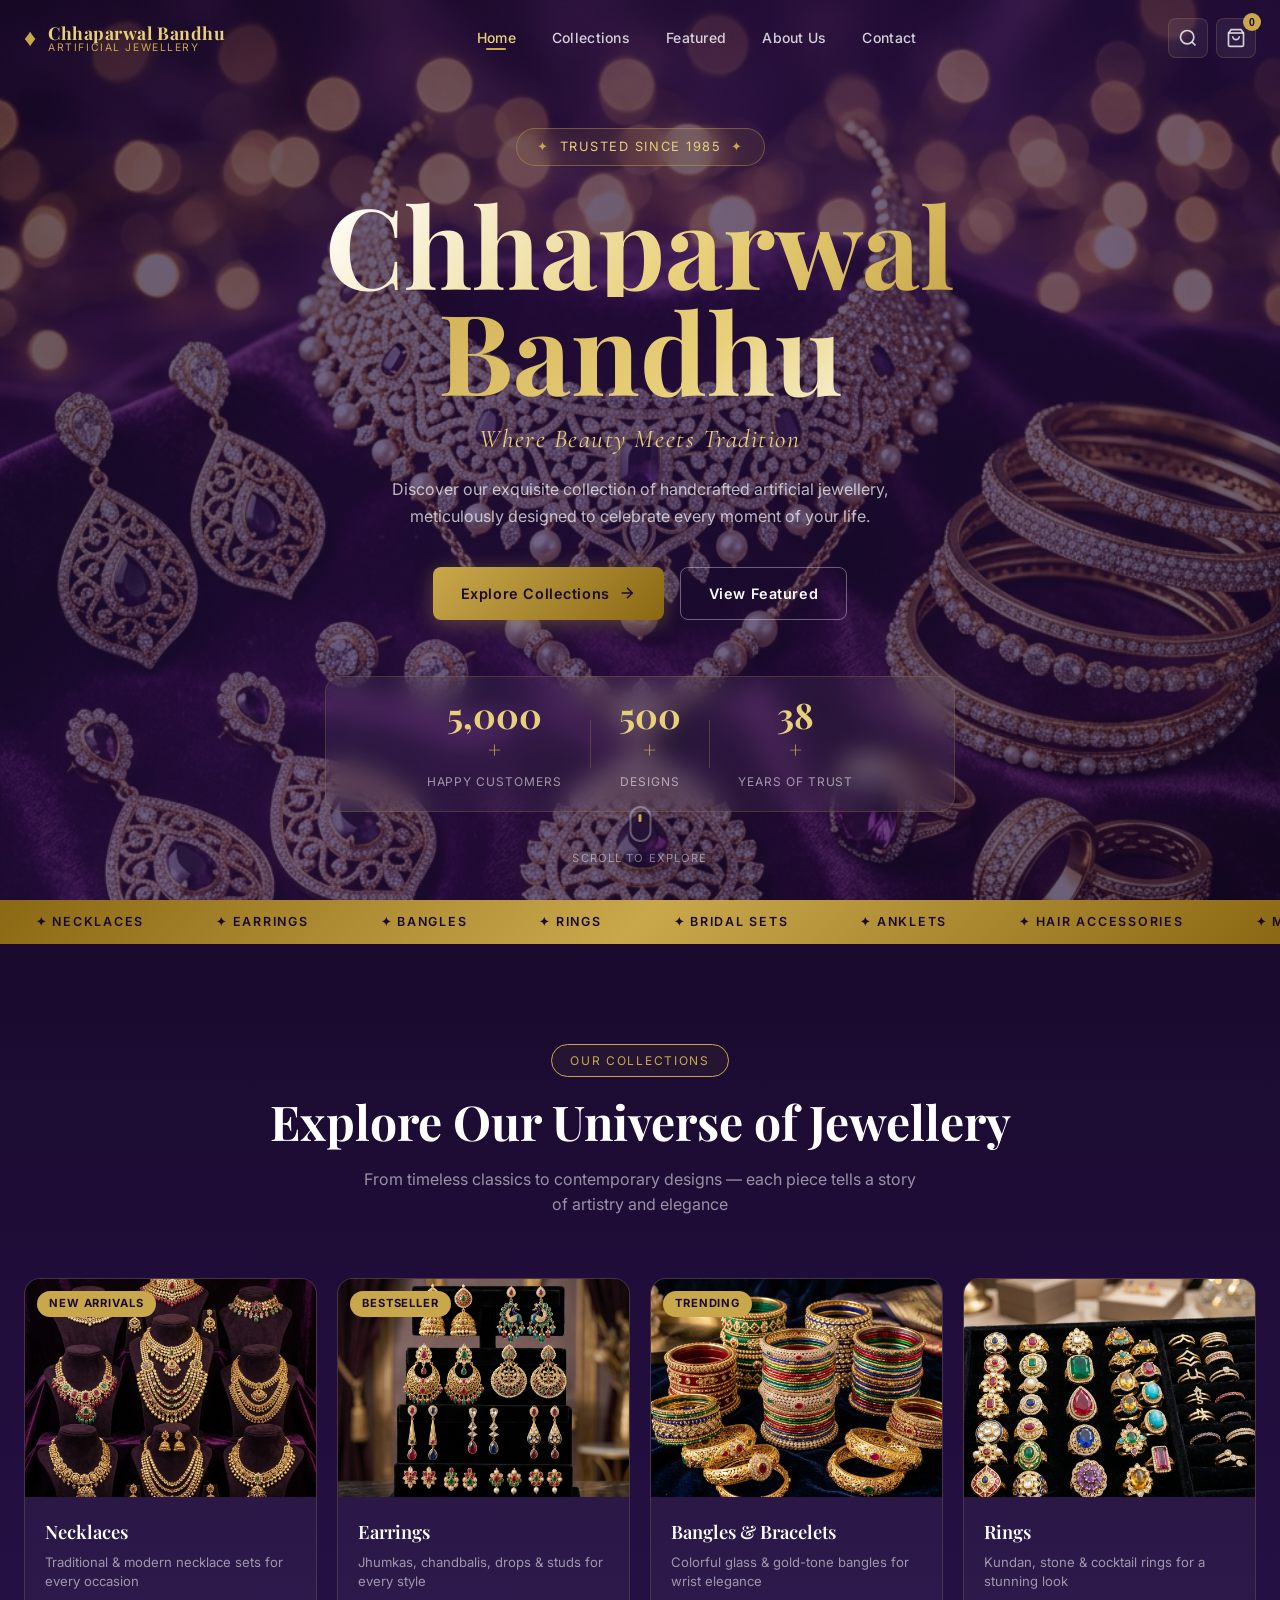
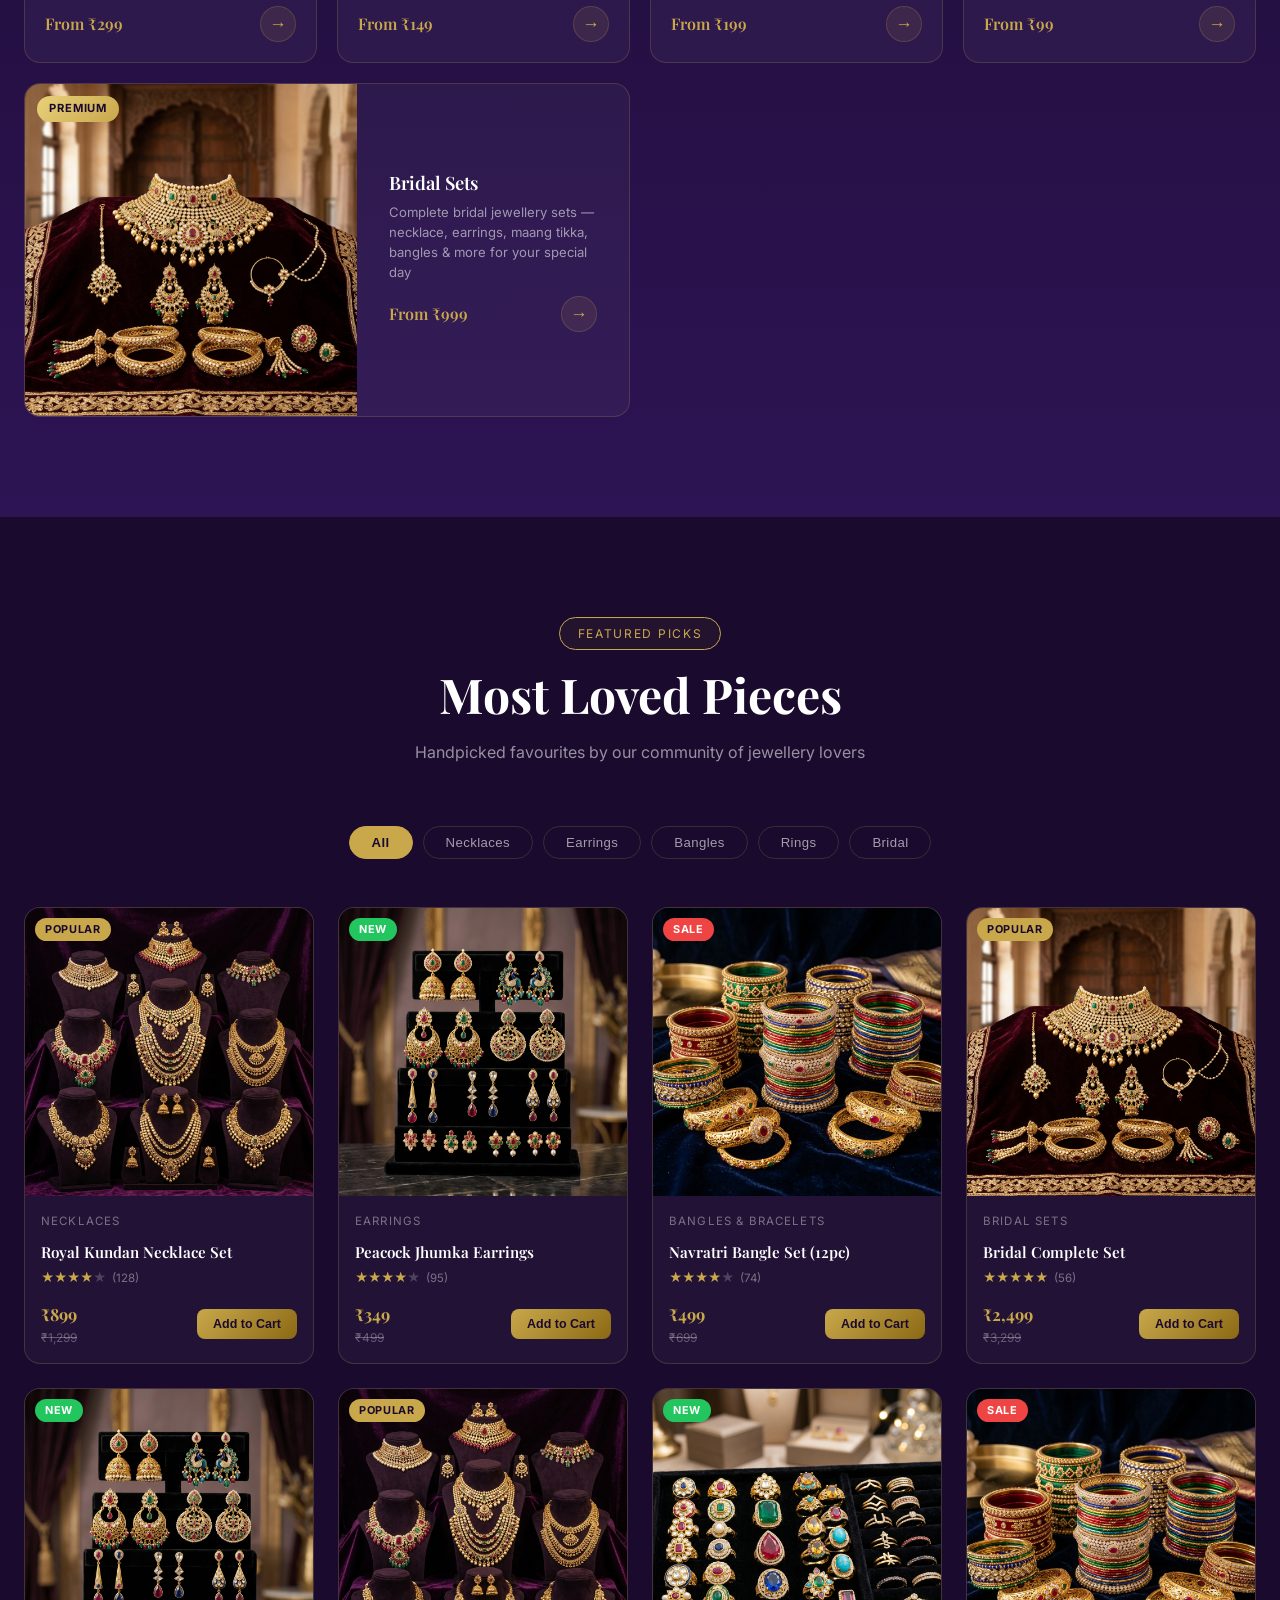
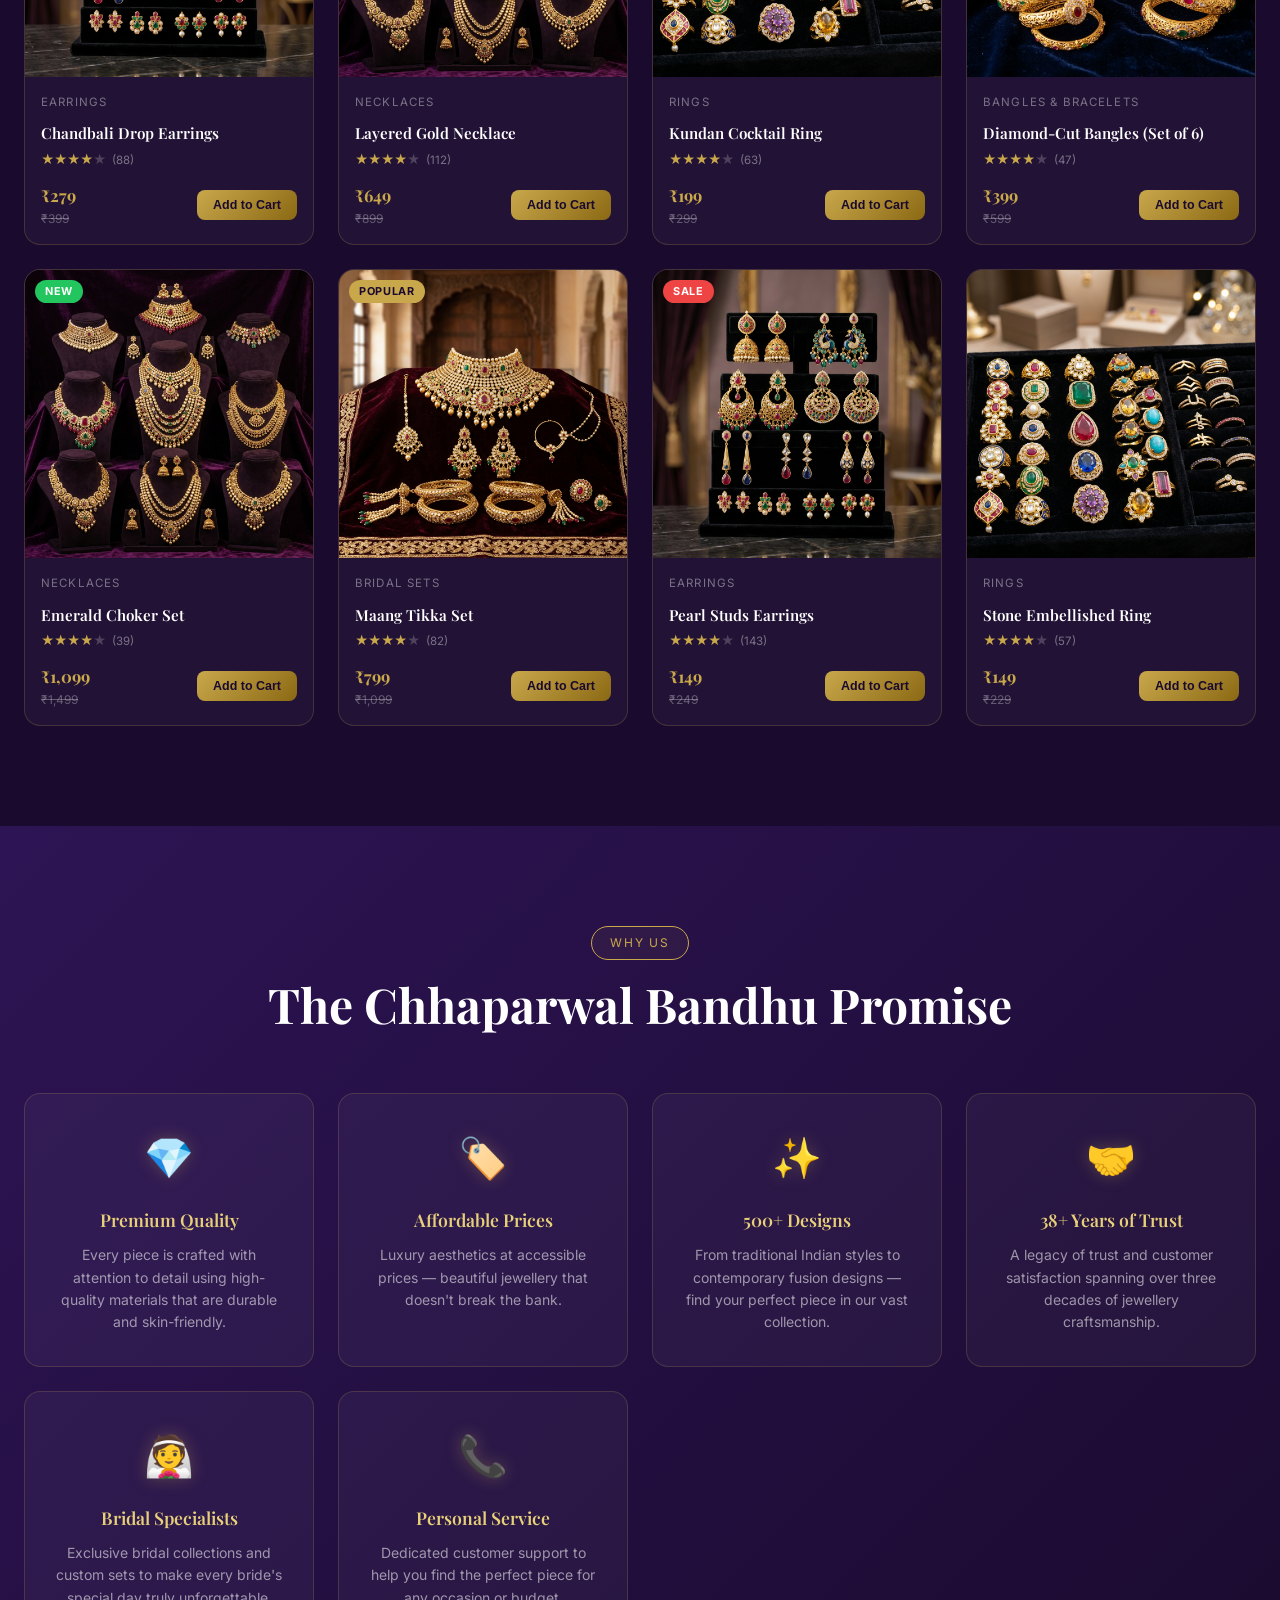
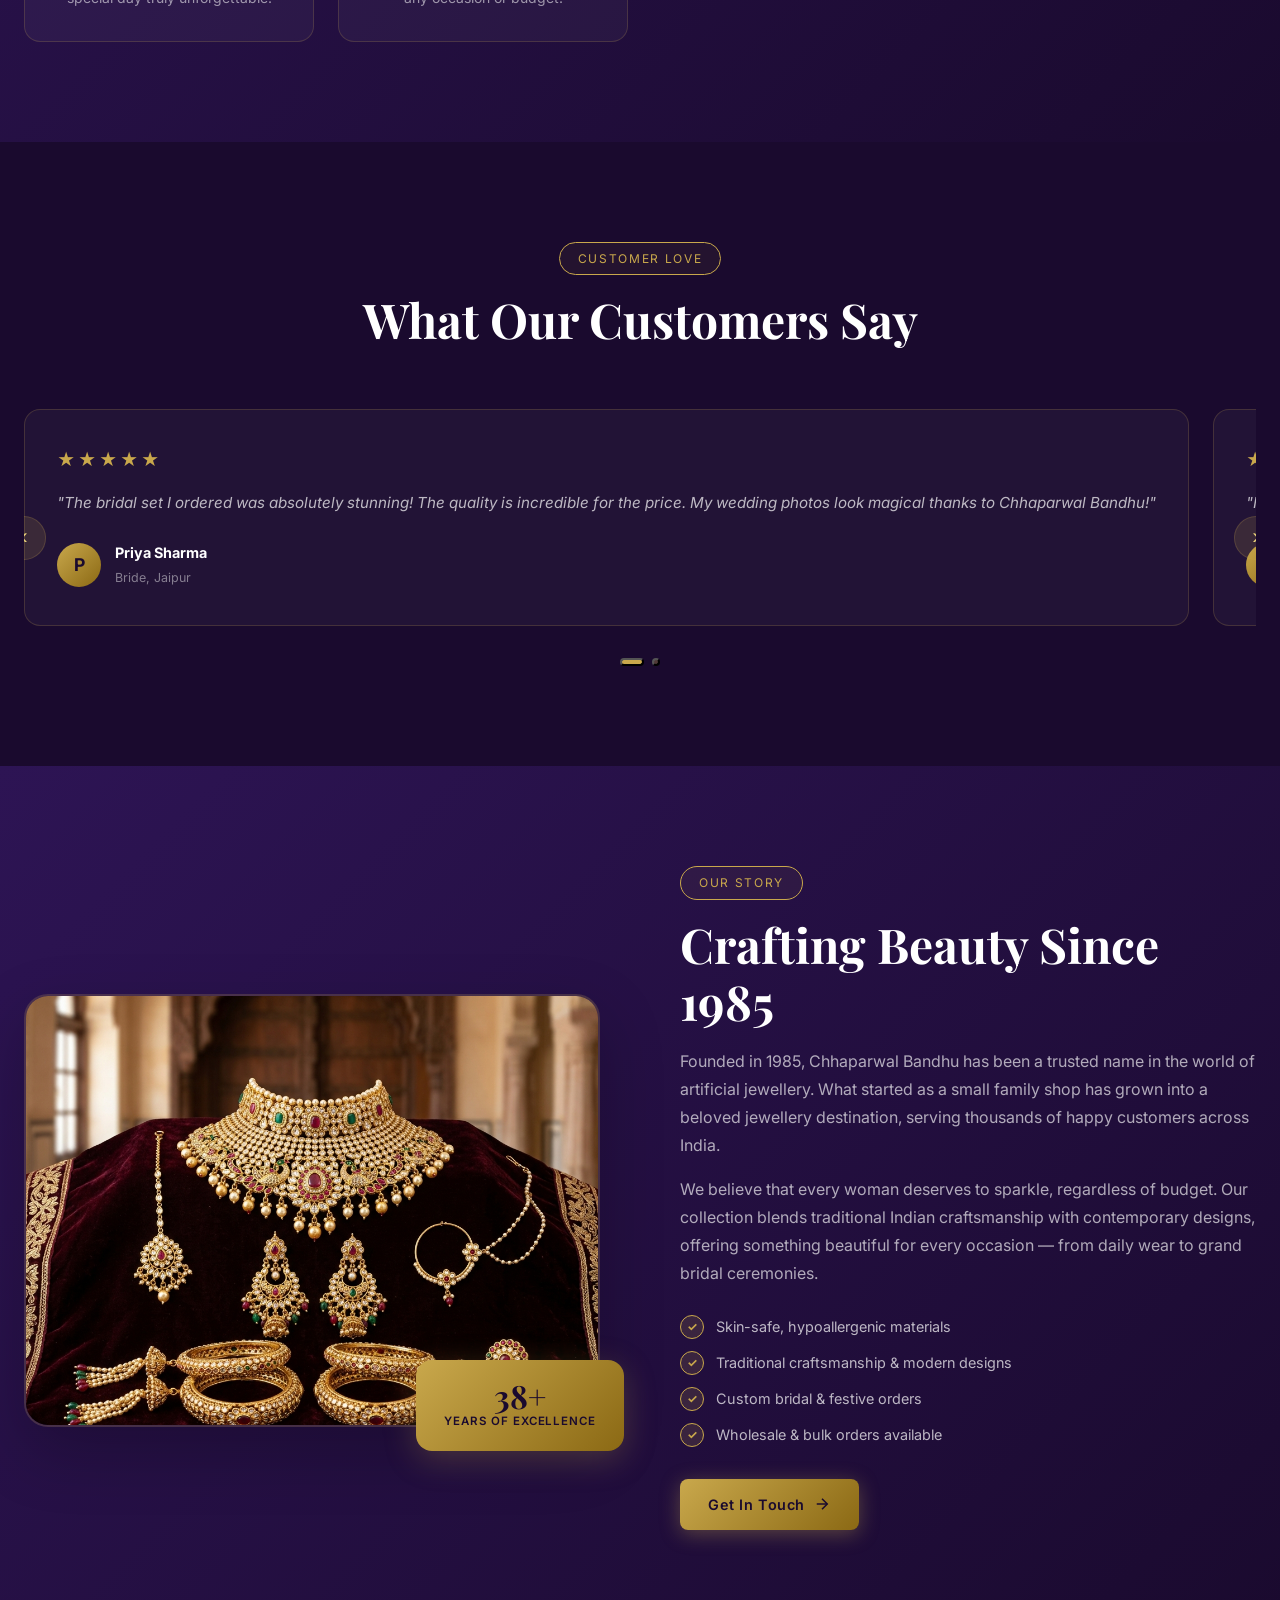
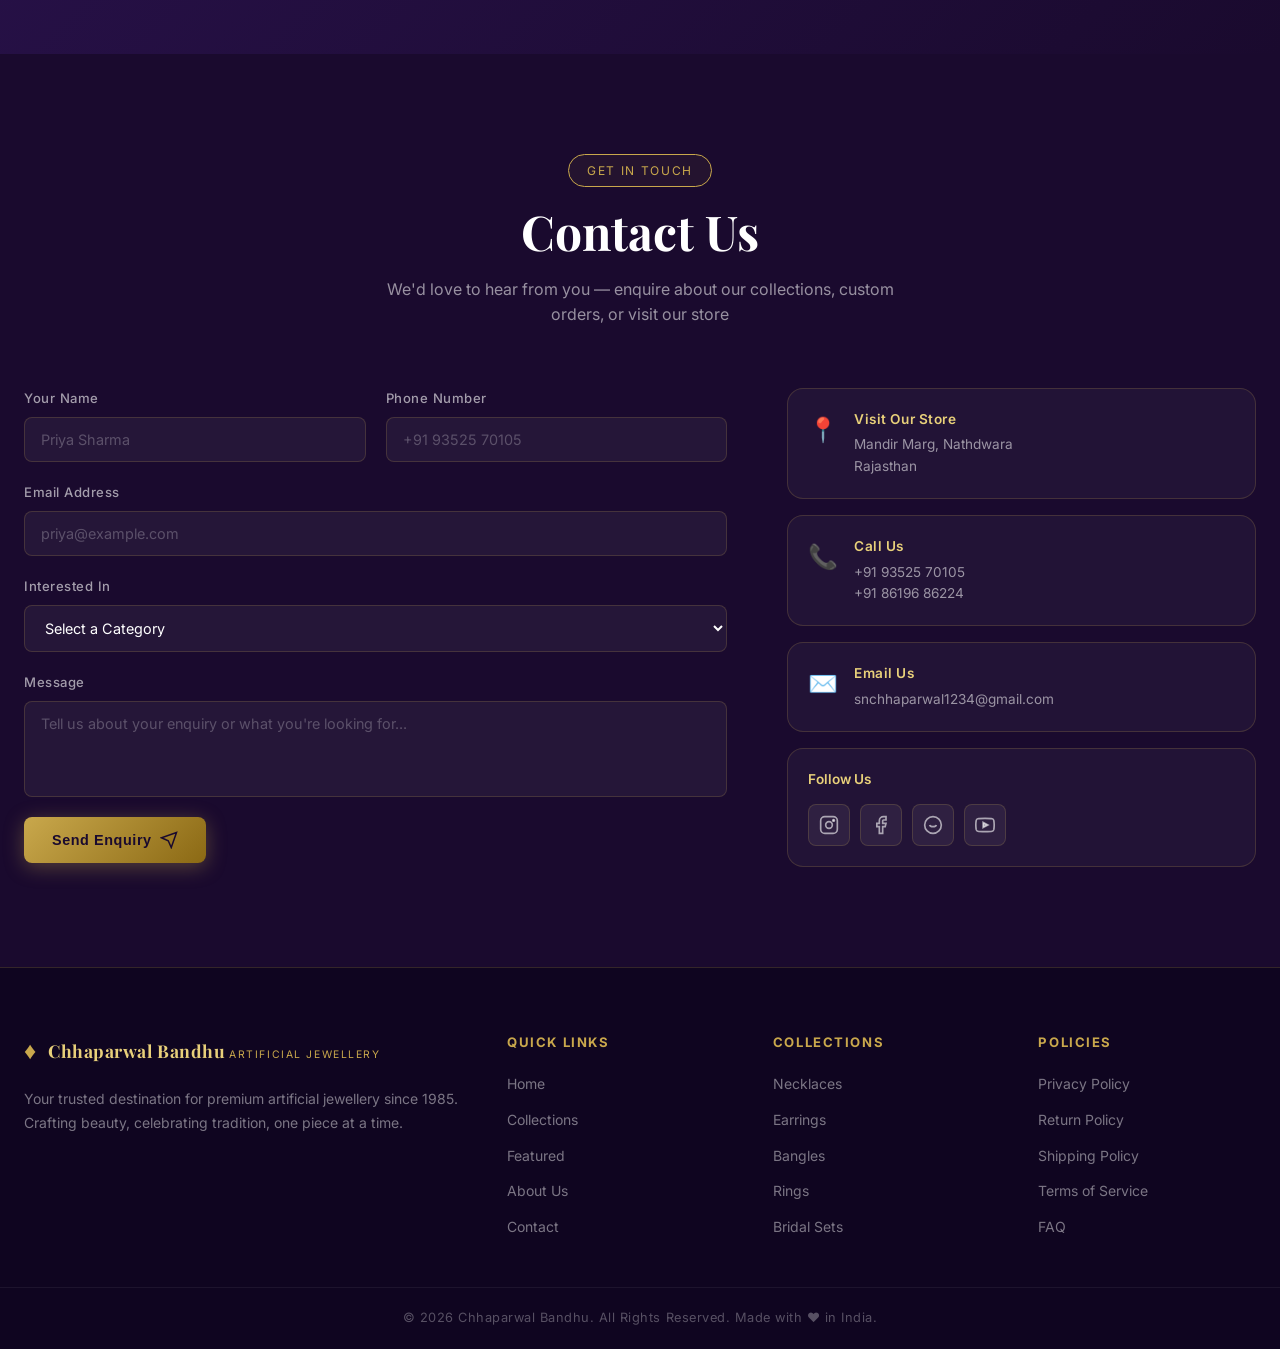
==== commit 11c5d80a: "Update admin panel with image upload and update contact email" ====
--- a/index.html
+++ b/index.html
@@ -528,7 +528,7 @@
             <div class="contact-info-icon">✉️</div>
             <div>
               <h4>Email Us</h4>
-              <p><a href="mailto:info@chhaparwalbandhu.com">info@chhaparwalbandhu.com</a></p>
+              <p><a href="mailto:snchhaparwal1234@gmail.com">snchhaparwal1234@gmail.com</a></p>
             </div>
           </div>
           <div class="social-links">
